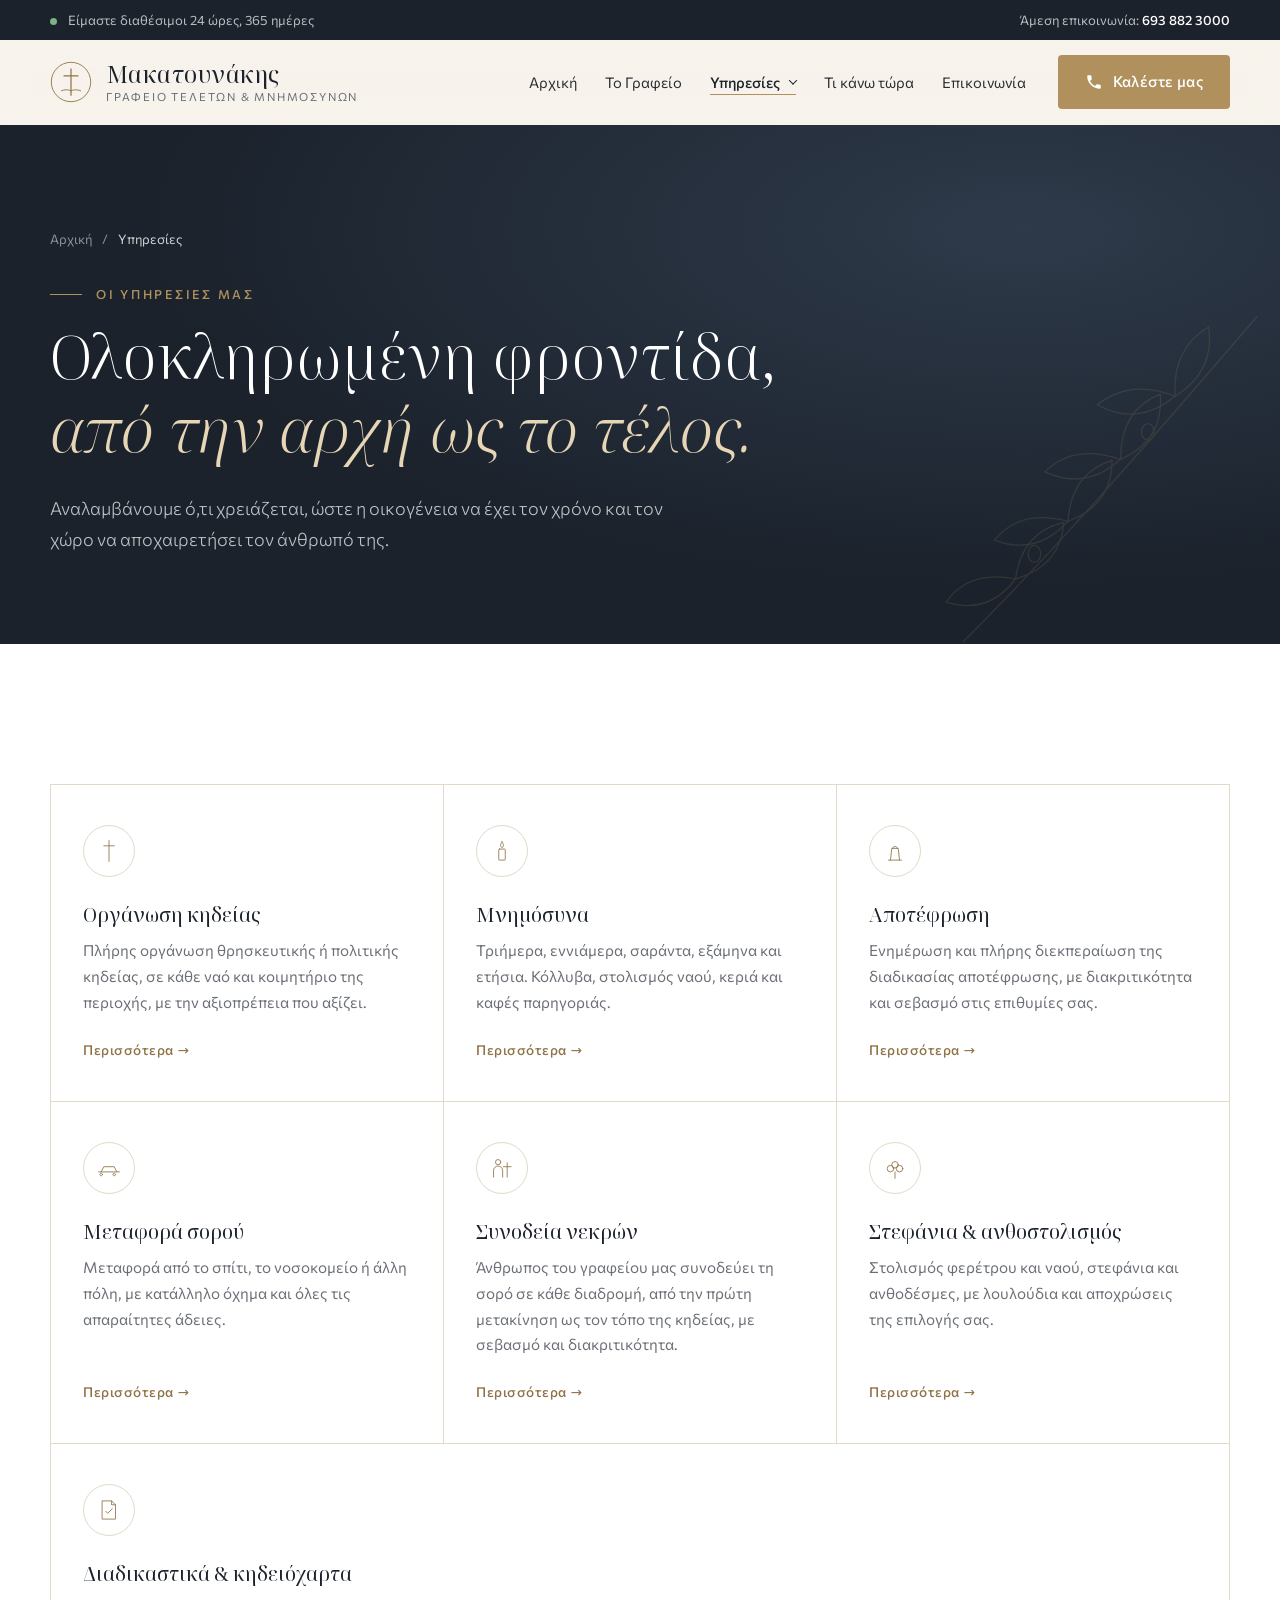
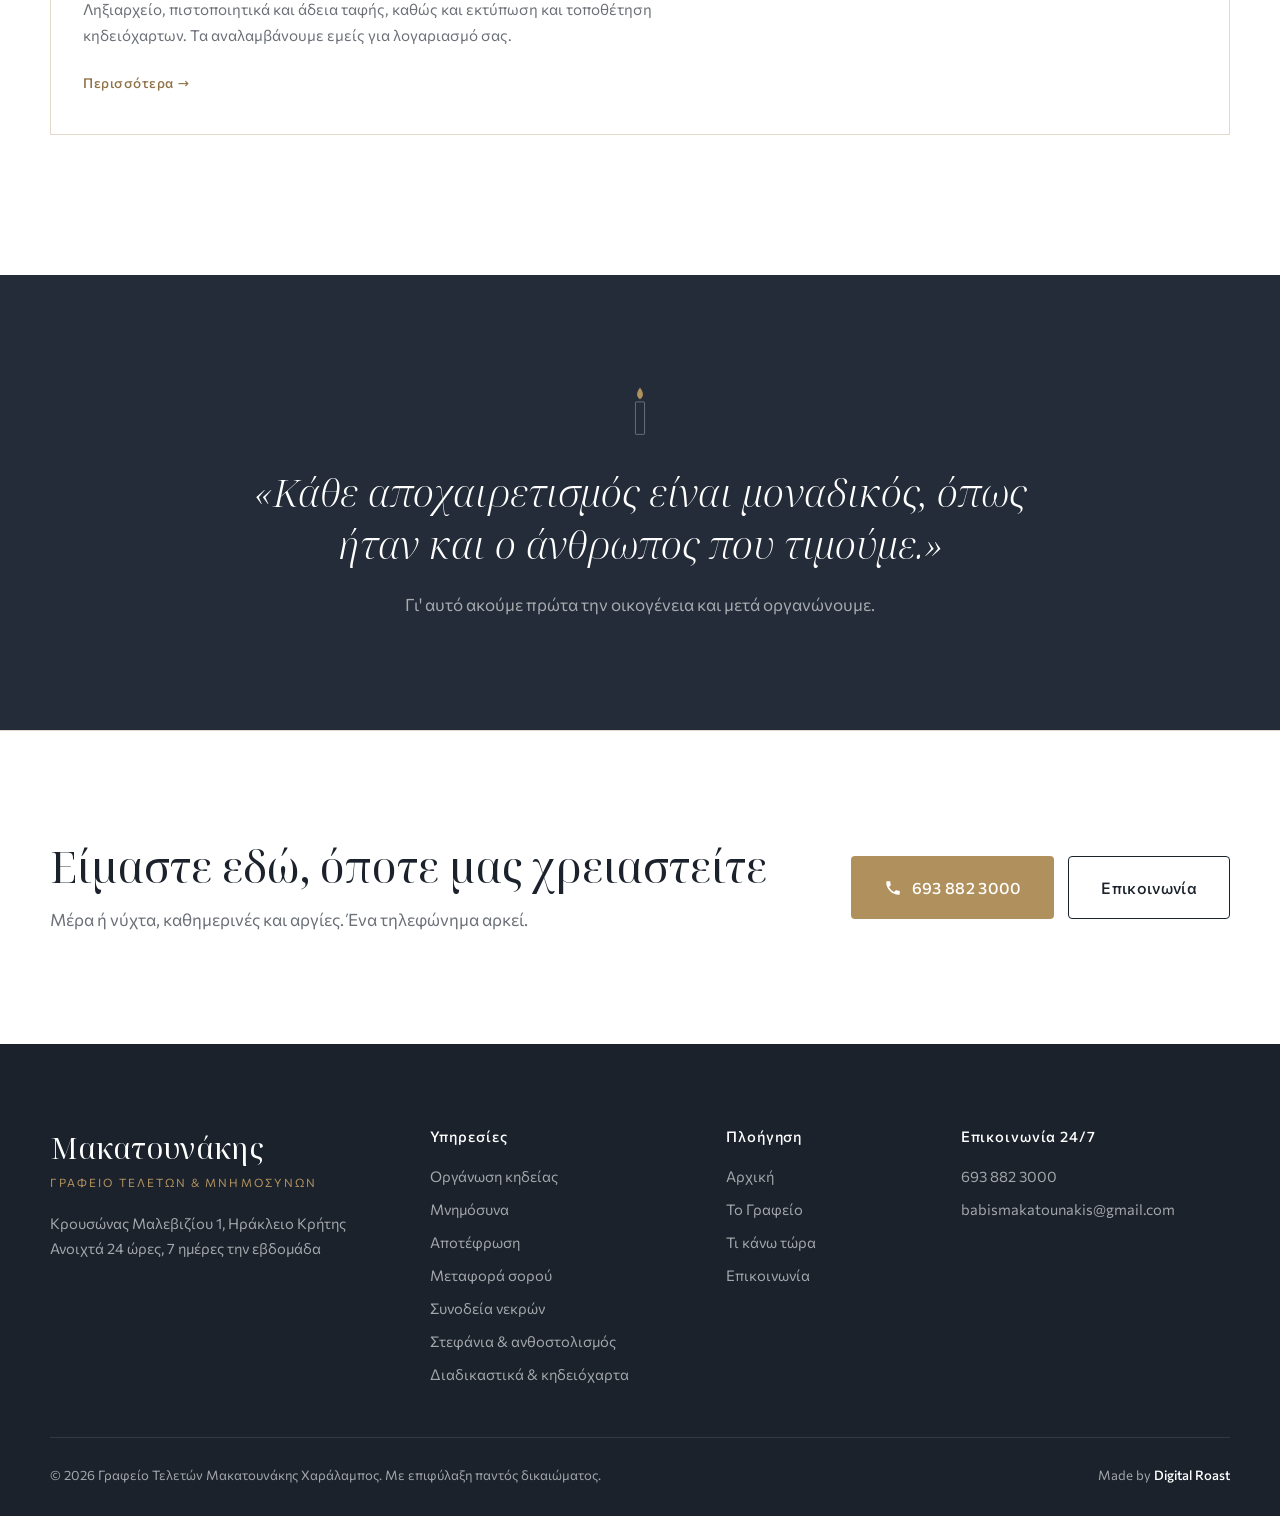
==== ypiresies/index.html @ 55f197ac "Προσθήκη υπηρεσίας «Συνοδεία νεκρών» και αλλαγή email επικοινωνίας Co-Authored-By: Claude Opus 5.5 <" ====
<!DOCTYPE html>
<html lang="el">
<head>
  <meta charset="UTF-8">
  <meta name="viewport" content="width=device-width, initial-scale=1">
  <title>Υπηρεσίες | Γραφείο Τελετών Μακατουνάκης, Κρουσώνας Ηρακλείου</title>
  <meta name="description" content="Οργάνωση κηδείας, μνημόσυνα, αποτέφρωση, μεταφορά σορού, συνοδεία νεκρών, στεφάνια και διαδικαστικά. Γραφείο Τελετών Μακατουνάκης, 24ωρη γραμμή 693 882 3000.">
  <meta name="theme-color" content="#1b222c">
  <meta property="og:type" content="website">
  <meta property="og:locale" content="el_GR">
  <meta property="og:title" content="Υπηρεσίες | Γραφείο Τελετών Μακατουνάκης, Κρουσώνας Ηρακλείου">
  <meta property="og:description" content="Οργάνωση κηδείας, μνημόσυνα, αποτέφρωση, μεταφορά σορού, συνοδεία νεκρών, στεφάνια και διαδικαστικά. Γραφείο Τελετών Μακατουνάκης, 24ωρη γραμμή 693 882 3000.">
  <link rel="icon" href="../favicon.svg" type="image/svg+xml">
  <link rel="preconnect" href="https://fonts.googleapis.com">
  <link rel="preconnect" href="https://fonts.gstatic.com" crossorigin>
  <link href="https://fonts.googleapis.com/css2?family=Commissioner:wght@300;400;500;600&family=Noto+Serif+Display:ital,wght@0,300;0,400;0,500;1,300;1,400&display=swap" rel="stylesheet">
  <link rel="stylesheet" href="../css/style.css">
</head>
<body>

<!-- ===== Top bar ===== -->
<div class="topbar">
  <div class="container topbar-inner">
    <span><span class="dot"></span> Είμαστε διαθέσιμοι 24 ώρες, 365 ημέρες</span>
    <a href="tel:+306938823000">Άμεση επικοινωνία: <strong>693 882 3000</strong></a>
  </div>
</div>

<!-- ===== Header ===== -->
<header class="header" id="header">
  <div class="container header-inner">
    <a href="../index.html" class="brand" aria-label="Αρχική">
      <svg class="brand-mark" viewBox="0 0 48 48" aria-hidden="true">
        <circle cx="24" cy="24" r="22.5" fill="none" stroke="currentColor" stroke-width="1"/>
        <path d="M24 9v30M16 17h16" stroke="currentColor" stroke-width="1.4" stroke-linecap="round"/>
        <path d="M13 34c4-1.5 7-1.5 11 0 4-1.5 7-1.5 11 0" fill="none" stroke="currentColor" stroke-width="1" stroke-linecap="round"/>
      </svg>
      <span class="brand-text">
        <span class="brand-name">Μακατουνάκης</span>
        <span class="brand-sub">Γραφείο Τελετών &amp; Μνημοσύνων</span>
      </span>
    </a>
    <nav class="nav" id="nav" aria-label="Κύριο μενού">
      <a href="../index.html">Αρχική</a>
      <a href="../o-grafeio.html">Το Γραφείο</a>
      <div class="has-dropdown">
        <a href="../ypiresies/index.html" aria-current="page">Υπηρεσίες</a>
        <div class="dropdown">
          <a href="../ypiresies/organosi-kideias.html">Οργάνωση κηδείας</a>
          <a href="../ypiresies/mnimosyna.html">Μνημόσυνα</a>
          <a href="../ypiresies/apotefrosi.html">Αποτέφρωση</a>
          <a href="../ypiresies/metafora-sorou.html">Μεταφορά σορού</a>
          <a href="../ypiresies/synodeia-nekron.html">Συνοδεία νεκρών</a>
          <a href="../ypiresies/stefania.html">Στεφάνια &amp; ανθοστολισμός</a>
          <a href="../ypiresies/diadikastika.html">Διαδικαστικά &amp; κηδειόχαρτα</a>
        </div>
      </div>
      <a href="../ti-kano-tora.html">Τι κάνω τώρα</a>
      <a href="../epikoinonia.html">Επικοινωνία</a>
    </nav>
    <a class="btn btn-gold header-cta" href="tel:+306938823000">
      <svg viewBox="0 0 24 24" aria-hidden="true"><path d="M6.6 10.8a15.1 15.1 0 0 0 6.6 6.6l2.2-2.2a1 1 0 0 1 1-.25 11.4 11.4 0 0 0 3.6.57 1 1 0 0 1 1 1V20a1 1 0 0 1-1 1A17 17 0 0 1 3 4a1 1 0 0 1 1-1h3.5a1 1 0 0 1 1 1c0 1.25.2 2.45.57 3.6a1 1 0 0 1-.25 1z"/></svg>
      Καλέστε μας
    </a>
    <button class="menu-toggle" id="menuToggle" aria-label="Μενού" aria-expanded="false" aria-controls="nav">
      <span></span><span></span>
    </button>
  </div>
</header>

<main>
  <section class="page-hero">
    <div class="hero-bg" aria-hidden="true">
      <svg class="hero-olive" viewBox="0 0 400 400">
        <g fill="none" stroke="currentColor" stroke-width="1.2" stroke-linecap="round">
          <path d="M60 360C140 280 220 190 340 50"/>
          <path d="M110 300c-30-6-52 2-66 22 26 8 48 2 66-22z"/>
          <path d="M110 300c4-30 20-48 46-54-2 28-18 46-46 54z"/>
          <path d="M160 245c-30-8-54-2-70 18 26 10 50 4 70-18z"/>
          <path d="M160 245c2-30 16-50 42-58 0 28-14 48-42 58z"/>
          <path d="M210 186c-30-10-54-6-72 12 26 12 50 8 72-12z"/>
          <path d="M210 186c0-30 12-52 38-62 2 28-10 50-38 62z"/>
          <path d="M262 126c-30-12-54-8-74 8 24 14 50 12 74-8z"/>
          <path d="M262 126c-2-30 8-52 32-66 4 28-6 50-32 66z"/>
          <ellipse cx="128" cy="276" rx="6" ry="8"/>
          <ellipse cx="236" cy="160" rx="6" ry="8"/>
        </g>
      </svg>
    </div>
    <div class="container hero-inner">
      <nav class="breadcrumb" aria-label="Διαδρομή"><a href="../index.html">Αρχική</a><span aria-hidden="true">/</span><span aria-current="page">Υπηρεσίες</span></nav>
      <p class="eyebrow">Οι υπηρεσίες μας</p>
      <h1>Ολοκληρωμένη φροντίδα,<br><em>από την αρχή ως το τέλος.</em></h1>
      <p class="lead">Αναλαμβάνουμε ό,τι χρειάζεται, ώστε η οικογένεια να έχει τον χρόνο και τον χώρο να αποχαιρετήσει τον άνθρωπό της.</p>
    </div>
  </section>

  <section class="section services">
    <div class="container">
      <div class="services-grid">
        <a class="service reveal" href="../ypiresies/organosi-kideias.html">
          <div class="service-icon"><svg viewBox="0 0 40 40"><path d="M20 4v32M12 12h16"/></svg></div>
          <h3>Οργάνωση κηδείας</h3>
          <p>Πλήρης οργάνωση θρησκευτικής ή πολιτικής κηδείας, σε κάθε ναό και κοιμητήριο της περιοχής, με την αξιοπρέπεια που αξίζει.</p>
          <span class="service-more">Περισσότερα <span aria-hidden="true">→</span></span>
        </a>
        <a class="service reveal" href="../ypiresies/mnimosyna.html">
          <div class="service-icon"><svg viewBox="0 0 40 40"><path d="M20 6c3 4 3 7 0 9-3-2-3-5 0-9z"/><rect x="15" y="17" width="10" height="17" rx="1"/></svg></div>
          <h3>Μνημόσυνα</h3>
          <p>Τριήμερα, εννιάμερα, σαράντα, εξάμηνα και ετήσια. Κόλλυβα, στολισμός ναού, κεριά και καφές παρηγοριάς.</p>
          <span class="service-more">Περισσότερα <span aria-hidden="true">→</span></span>
        </a>
        <a class="service reveal" href="../ypiresies/apotefrosi.html">
          <div class="service-icon"><svg viewBox="0 0 40 40"><path d="M10 34h20M13 34l2-18h10l2 18M16 16c0-4 8-4 8 0"/></svg></div>
          <h3>Αποτέφρωση</h3>
          <p>Ενημέρωση και πλήρης διεκπεραίωση της διαδικασίας αποτέφρωσης, με διακριτικότητα και σεβασμό στις επιθυμίες σας.</p>
          <span class="service-more">Περισσότερα <span aria-hidden="true">→</span></span>
        </a>
        <a class="service reveal" href="../ypiresies/metafora-sorou.html">
          <div class="service-icon"><svg viewBox="0 0 40 40"><path d="M4 26h32M8 26l4-8h16l4 8M10 30a2 2 0 1 0 0 .1M30 30a2 2 0 1 0 0 .1"/></svg></div>
          <h3>Μεταφορά σορού</h3>
          <p>Μεταφορά από το σπίτι, το νοσοκομείο ή άλλη πόλη, με κατάλληλο όχημα και όλες τις απαραίτητες άδειες.</p>
          <span class="service-more">Περισσότερα <span aria-hidden="true">→</span></span>
        </a>
        <a class="service reveal" href="../ypiresies/synodeia-nekron.html">
          <div class="service-icon"><svg viewBox="0 0 40 40"><circle cx="14" cy="11" r="4"/><path d="M7 34V24a7 7 0 0 1 14 0v10"/><path d="M28 34V12M22 18h12"/></svg></div>
          <h3>Συνοδεία νεκρών</h3>
          <p>Άνθρωπος του γραφείου μας συνοδεύει τη σορό σε κάθε διαδρομή, από την πρώτη μετακίνηση ως τον τόπο της κηδείας, με σεβασμό και διακριτικότητα.</p>
          <span class="service-more">Περισσότερα <span aria-hidden="true">→</span></span>
        </a>
        <a class="service reveal" href="../ypiresies/stefania.html">
          <div class="service-icon"><svg viewBox="0 0 40 40"><circle cx="20" cy="15" r="5"/><circle cx="13" cy="21" r="5"/><circle cx="27" cy="21" r="5"/><path d="M20 26v10"/></svg></div>
          <h3>Στεφάνια &amp; ανθοστολισμός</h3>
          <p>Στολισμός φερέτρου και ναού, στεφάνια και ανθοδέσμες, με λουλούδια και αποχρώσεις της επιλογής σας.</p>
          <span class="service-more">Περισσότερα <span aria-hidden="true">→</span></span>
        </a>
        <a class="service reveal" href="../ypiresies/diadikastika.html">
          <div class="service-icon"><svg viewBox="0 0 40 40"><path d="M10 6h14l6 6v22H10z"/><path d="M24 6v6h6M15 22l3 3 7-7"/></svg></div>
          <h3>Διαδικαστικά &amp; κηδειόχαρτα</h3>
          <p>Ληξιαρχείο, πιστοποιητικά και άδεια ταφής, καθώς και εκτύπωση και τοποθέτηση κηδειόχαρτων. Τα αναλαμβάνουμε εμείς για λογαριασμό σας.</p>
          <span class="service-more">Περισσότερα <span aria-hidden="true">→</span></span>
        </a>
      </div>
    </div>
  </section>

  <!-- ===== Quote band ===== -->
  <section class="band">
    <div class="container band-inner reveal">
      <svg class="band-candle" viewBox="0 0 40 80" aria-hidden="true">
        <path class="flame" d="M20 4c6 8 6 14 0 18-6-4-6-10 0-18z"/>
        <rect x="13" y="26" width="14" height="50" rx="1.5"/>
      </svg>
      <blockquote>«Κάθε αποχαιρετισμός είναι μοναδικός, όπως ήταν και ο άνθρωπος που τιμούμε.»</blockquote>
      <p>Γι' αυτό ακούμε πρώτα την οικογένεια και μετά οργανώνουμε.</p>
    </div>
  </section>

  <!-- ===== CTA ===== -->
  <section class="cta">
    <div class="container cta-inner reveal">
      <div>
        <h2>Είμαστε εδώ, όποτε μας χρειαστείτε</h2>
        <p>Μέρα ή νύχτα, καθημερινές και αργίες. Ένα τηλεφώνημα αρκεί.</p>
      </div>
      <div class="cta-actions">
        <a class="btn btn-gold btn-lg" href="tel:+306938823000"><svg viewBox="0 0 24 24" aria-hidden="true"><path d="M6.6 10.8a15.1 15.1 0 0 0 6.6 6.6l2.2-2.2a1 1 0 0 1 1-.25 11.4 11.4 0 0 0 3.6.57 1 1 0 0 1 1 1V20a1 1 0 0 1-1 1A17 17 0 0 1 3 4a1 1 0 0 1 1-1h3.5a1 1 0 0 1 1 1c0 1.25.2 2.45.57 3.6a1 1 0 0 1-.25 1z"/></svg>693 882 3000</a>
        <a class="btn btn-outline btn-lg" href="../epikoinonia.html">Επικοινωνία</a>
      </div>
    </div>
  </section>

</main>

<!-- ===== Footer ===== -->
<footer class="footer">
  <div class="container">
    <div class="footer-top">
      <div>
        <p class="footer-brand">Μακατουνάκης</p>
        <p class="footer-sub">Γραφείο Τελετών &amp; Μνημοσύνων</p>
        <p class="footer-text">Κρουσώνας Μαλεβιζίου 1, Ηράκλειο Κρήτης<br>Ανοιχτά 24 ώρες, 7 ημέρες την εβδομάδα</p>
      </div>
      <div>
        <p class="footer-title">Υπηρεσίες</p>
        <ul>
          <li><a href="../ypiresies/organosi-kideias.html">Οργάνωση κηδείας</a></li>
          <li><a href="../ypiresies/mnimosyna.html">Μνημόσυνα</a></li>
          <li><a href="../ypiresies/apotefrosi.html">Αποτέφρωση</a></li>
          <li><a href="../ypiresies/metafora-sorou.html">Μεταφορά σορού</a></li>
          <li><a href="../ypiresies/synodeia-nekron.html">Συνοδεία νεκρών</a></li>
          <li><a href="../ypiresies/stefania.html">Στεφάνια &amp; ανθοστολισμός</a></li>
          <li><a href="../ypiresies/diadikastika.html">Διαδικαστικά &amp; κηδειόχαρτα</a></li>
        </ul>
      </div>
      <div>
        <p class="footer-title">Πλοήγηση</p>
        <ul>
          <li><a href="../index.html">Αρχική</a></li>
          <li><a href="../o-grafeio.html">Το Γραφείο</a></li>
          <li><a href="../ti-kano-tora.html">Τι κάνω τώρα</a></li>
          <li><a href="../epikoinonia.html">Επικοινωνία</a></li>
        </ul>
      </div>
      <div>
        <p class="footer-title">Επικοινωνία 24/7</p>
        <ul>
          <li><a href="tel:+306938823000">693 882 3000</a></li>
          <li><a href="mailto:babismakatounakis@gmail.com">babismakatounakis@gmail.com</a></li>
        </ul>
      </div>
    </div>
    <div class="footer-bottom">
      <span>© <span data-year>2026</span> Γραφείο Τελετών Μακατουνάκης Χαράλαμπος. Με επιφύλαξη παντός δικαιώματος.</span>
      <a class="credit" href="https://digitalroast.gr" target="_blank" rel="noopener">Made by <strong>Digital Roast</strong></a>
    </div>
  </div>
</footer>

<!-- ===== Mobile call bar ===== -->
<a class="callbar" href="tel:+306938823000">
  <svg viewBox="0 0 24 24" aria-hidden="true"><path d="M6.6 10.8a15.1 15.1 0 0 0 6.6 6.6l2.2-2.2a1 1 0 0 1 1-.25 11.4 11.4 0 0 0 3.6.57 1 1 0 0 1 1 1V20a1 1 0 0 1-1 1A17 17 0 0 1 3 4a1 1 0 0 1 1-1h3.5a1 1 0 0 1 1 1c0 1.25.2 2.45.57 3.6a1 1 0 0 1-.25 1z"/></svg>
  Καλέστε 24/7 · 693 882 3000
</a>

<script src="../js/main.js"></script>
</body>
</html>
---- css/style.css ----
/* ===== Tokens ===== */
:root {
  --night: #1b222c;
  --night-2: #232c38;
  --ink: #2a2f36;
  --muted: #6b6f76;
  --ivory: #f7f3ec;
  --ivory-2: #efe8dc;
  --line: #e2d9ca;
  --gold: #b0915e;
  --gold-dark: #8f7246;
  --olive: #6f7a5f;
  --serif: "Noto Serif Display", Georgia, serif;
  --sans: "Commissioner", system-ui, -apple-system, sans-serif;
  --radius: 4px;
  --shadow: 0 20px 50px -25px rgba(27, 34, 44, .35);
}

*, *::before, *::after { box-sizing: border-box; }
html { scroll-behavior: smooth; scroll-padding-top: 90px; }
body {
  margin: 0;
  font-family: var(--sans);
  font-weight: 400;
  font-size: 17px;
  line-height: 1.7;
  color: var(--ink);
  background: var(--ivory);
  -webkit-font-smoothing: antialiased;
}
img, svg { display: block; max-width: 100%; }
a { color: inherit; text-decoration: none; }
h1, h2, h3 { font-family: var(--serif); font-weight: 400; line-height: 1.2; margin: 0 0 .6em; color: var(--night); }
h2 { font-size: clamp(1.9rem, 3.4vw, 2.7rem); }
h3 { font-size: 1.3rem; }
p { margin: 0 0 1em; }

.container { width: min(1180px, 100% - 48px); margin-inline: auto; }
.section { padding: clamp(80px, 11vw, 140px) 0; }
.eyebrow {
  font-size: .78rem;
  letter-spacing: .22em;
  text-transform: uppercase;
  color: var(--gold-dark);
  font-weight: 500;
  margin-bottom: 1.2em;
  display: flex; align-items: center; gap: 14px;
}
.eyebrow::before { content: ""; width: 32px; height: 1px; background: currentColor; }
.section-head { max-width: 720px; margin-bottom: 64px; }
.section-lead { color: var(--muted); font-size: 1.08rem; }
.section-head-row { display: flex; justify-content: space-between; align-items: flex-end; gap: 30px; margin-bottom: 64px; }
.section-head-row .section-head { margin-bottom: 0; }
.link-arrow { color: var(--gold-dark); font-weight: 500; white-space: nowrap; border-bottom: 1px solid currentColor; padding-bottom: 2px; }
.link-arrow span { display: inline-block; transition: transform .3s; }
.link-arrow:hover span { transform: translateX(4px); }

/* ===== Buttons ===== */
.btn {
  white-space: nowrap;
  display: inline-flex; align-items: center; justify-content: center; gap: 10px;
  padding: 13px 26px;
  border-radius: var(--radius);
  font-family: var(--sans); font-size: .95rem; font-weight: 500; letter-spacing: .02em;
  border: 1px solid transparent;
  cursor: pointer;
  transition: background .3s, color .3s, border-color .3s, transform .3s;
}
.btn svg { width: 18px; height: 18px; fill: currentColor; }
.btn-lg { padding: 17px 32px; font-size: 1rem; }
.btn-gold { background: var(--gold); color: #fff; }
.btn-gold:hover { background: var(--gold-dark); transform: translateY(-1px); }
.btn-ghost { border-color: rgba(255,255,255,.35); color: #fff; }
.btn-ghost:hover { border-color: #fff; background: rgba(255,255,255,.06); }
.btn-outline { border-color: var(--night); color: var(--night); }
.btn-outline:hover { background: var(--night); color: #fff; }

/* ===== Top bar ===== */
.topbar { background: var(--night); color: rgba(255,255,255,.7); font-size: .82rem; }
.topbar-inner { display: flex; justify-content: space-between; align-items: center; padding: 9px 0; gap: 16px; }
.topbar a strong { color: #fff; font-weight: 500; }
.topbar a:hover strong { color: var(--gold); }
.dot { display: inline-block; width: 7px; height: 7px; border-radius: 50%; background: #7fb08a; margin-right: 8px; box-shadow: 0 0 0 0 rgba(127,176,138,.6); animation: pulse 2.4s infinite; }
@keyframes pulse { 70% { box-shadow: 0 0 0 8px rgba(127,176,138,0); } 100% { box-shadow: 0 0 0 0 rgba(127,176,138,0); } }

/* ===== Header ===== */
.header {
  position: sticky; top: 0; z-index: 50;
  background: rgba(247, 243, 236, .92);
  backdrop-filter: blur(12px); -webkit-backdrop-filter: blur(12px);
  border-bottom: 1px solid transparent;
  transition: border-color .3s, box-shadow .3s;
}
.header.scrolled { border-color: var(--line); box-shadow: 0 8px 30px -20px rgba(0,0,0,.25); }
.header-inner { display: flex; align-items: center; gap: 32px; height: 84px; }
.brand { display: flex; align-items: center; gap: 14px; color: var(--night); margin-right: auto; }
.brand-mark { width: 42px; height: 42px; color: var(--gold-dark); flex-shrink: 0; }
.brand-text { display: flex; flex-direction: column; line-height: 1.15; }
.brand-name { font-family: var(--serif); font-size: 1.45rem; letter-spacing: .02em; }
.brand-sub { font-size: .7rem; letter-spacing: .16em; text-transform: uppercase; color: var(--muted); margin-top: 3px; }
.nav { display: flex; align-items: center; gap: 28px; }
.nav a { white-space: nowrap; font-size: .92rem; color: var(--ink); position: relative; padding: 4px 0; }
.nav a::after { content: ""; position: absolute; left: 0; bottom: 0; width: 0; height: 1px; background: var(--gold); transition: width .3s; }
.nav a:hover::after, .nav a[aria-current="page"]::after { width: 100%; }
.nav a[aria-current="page"] { color: var(--night); font-weight: 500; }
.has-dropdown { position: relative; }
.has-dropdown > a { padding-right: 16px; }
.has-dropdown > a::before { content: ""; position: absolute; right: 0; top: 50%; width: 6px; height: 6px; border-right: 1px solid currentColor; border-bottom: 1px solid currentColor; transform: translateY(-75%) rotate(45deg); }
.dropdown {
  position: absolute; top: 100%; left: -22px; min-width: 270px;
  padding: 18px 0 10px; margin-top: 0;
  background: #fff; border: 1px solid var(--line); box-shadow: var(--shadow);
  opacity: 0; visibility: hidden; transform: translateY(8px);
  transition: opacity .25s, transform .25s, visibility .25s;
}
.has-dropdown:hover .dropdown, .has-dropdown:focus-within .dropdown { opacity: 1; visibility: visible; transform: none; }
.nav .dropdown a { display: block; padding: 10px 22px; font-size: .9rem; }
.nav .dropdown a::after { display: none; }
.nav .dropdown a:hover, .nav .dropdown a[aria-current="page"] { background: var(--ivory); color: var(--gold-dark); }
.menu-toggle { display: none; background: none; border: 0; width: 40px; height: 40px; cursor: pointer; position: relative; }
.menu-toggle span { position: absolute; left: 9px; right: 9px; height: 1.5px; background: var(--night); transition: transform .3s, top .3s; }
.menu-toggle span:first-child { top: 15px; }
.menu-toggle span:last-child { top: 24px; }
.menu-toggle[aria-expanded="true"] span:first-child { top: 20px; transform: rotate(45deg); }
.menu-toggle[aria-expanded="true"] span:last-child { top: 20px; transform: rotate(-45deg); }

/* ===== Hero ===== */
.hero {
  position: relative; overflow: hidden;
  background: radial-gradient(ellipse at 80% 20%, #2e3a4a 0%, var(--night) 60%);
  color: #fff;
  padding: clamp(90px, 13vw, 170px) 0 clamp(70px, 9vw, 110px);
}
.hero-bg { position: absolute; inset: 0; pointer-events: none; }
.hero-olive { position: absolute; right: -40px; bottom: -40px; width: min(560px, 60vw); color: var(--gold); opacity: .22; }
.hero-inner { position: relative; }
.hero .eyebrow { color: var(--gold); }
.hero h1 { color: #fff; font-size: clamp(2.5rem, 6vw, 4.6rem); font-weight: 300; max-width: 900px; margin-bottom: .45em; }
.hero h1 em { font-style: italic; color: #e6d6b6; }
.hero-lead { max-width: 600px; font-size: 1.15rem; color: rgba(255,255,255,.75); font-weight: 300; margin-bottom: 2.4em; }
.hero-actions { display: flex; flex-wrap: wrap; gap: 14px; }
.hero-badges {
  list-style: none; margin: 80px 0 0; padding: 32px 0 0;
  border-top: 1px solid rgba(255,255,255,.14);
  display: grid; grid-template-columns: repeat(3, 1fr); gap: 32px;
}
.hero-badges li { display: flex; flex-direction: column; gap: 4px; }
.hero-badges strong { font-family: var(--serif); font-weight: 300; font-size: 2rem; color: var(--gold); line-height: 1; }
.hero-badges span { font-size: .9rem; color: rgba(255,255,255,.65); }

/* ===== Page hero (inner pages) ===== */
.page-hero {
  position: relative; overflow: hidden;
  background: radial-gradient(ellipse at 80% 20%, #2e3a4a 0%, var(--night) 60%);
  color: #fff;
  padding: clamp(60px, 8vw, 110px) 0 clamp(60px, 7vw, 100px);
}
.page-hero .hero-olive { width: min(420px, 50vw); opacity: .16; }
.page-hero .eyebrow { color: var(--gold); }
.page-hero h1 { color: #fff; font-size: clamp(2.2rem, 5vw, 3.8rem); font-weight: 300; max-width: 860px; margin-bottom: .45em; }
.page-hero h1 em { font-style: italic; color: #e6d6b6; }
.page-hero .lead { max-width: 640px; font-size: 1.12rem; font-weight: 300; color: rgba(255,255,255,.72); margin: 0; }
.breadcrumb { display: flex; flex-wrap: wrap; gap: 10px; font-size: .82rem; color: rgba(255,255,255,.5); margin-bottom: 34px; }
.breadcrumb a:hover { color: var(--gold); }
.breadcrumb [aria-current] { color: rgba(255,255,255,.8); }

/* ===== Steps ===== */
.steps-list { list-style: none; margin: 0; padding: 0; display: grid; grid-template-columns: repeat(3, 1fr); gap: 0; border-top: 1px solid var(--line); }
.step { padding: 44px 40px 20px 0; border-right: 1px solid var(--line); }
.step + .step { padding-left: 40px; }
.step:last-child { border-right: 0; }
.step-num { font-family: var(--serif); font-size: 3.2rem; font-weight: 300; color: var(--gold); line-height: 1; display: block; margin-bottom: 22px; }
.step p { color: var(--muted); }
.step a { color: var(--gold-dark); font-weight: 500; border-bottom: 1px solid currentColor; }

/* ===== Services ===== */
.services { background: #fff; }
.services-grid { display: grid; grid-template-columns: repeat(3, 1fr); gap: 1px; background: var(--line); border: 1px solid var(--line); }
.service { background: #fff; padding: 40px 32px; transition: background .35s; }
.service:hover { background: var(--ivory); }
.service-icon { width: 52px; height: 52px; border: 1px solid var(--line); border-radius: 50%; display: grid; place-items: center; margin-bottom: 26px; transition: border-color .35s; }
.service:hover .service-icon { border-color: var(--gold); }
.service-icon svg { width: 26px; height: 26px; fill: none; stroke: var(--gold-dark); stroke-width: 1.3; stroke-linecap: round; stroke-linejoin: round; }
.service h3 { font-size: 1.22rem; }
.service p { color: var(--muted); font-size: .95rem; margin: 0; }
a.service { display: flex; flex-direction: column; color: inherit; }
.service-more { margin-top: auto; padding-top: 22px; font-size: .85rem; font-weight: 500; letter-spacing: .04em; color: var(--gold-dark); }
.service:nth-child(7):last-child { grid-column: 1 / -1; }
.service:nth-child(7):last-child p { max-width: 62ch; }
.service-more span { display: inline-block; transition: transform .3s; }
.service:hover .service-more span { transform: translateX(4px); }

/* ===== Band ===== */
.band { background: var(--night-2); color: #fff; padding: clamp(70px, 9vw, 110px) 0; text-align: center; }
.band-inner { max-width: 820px; }
.band-candle { width: 26px; margin: 0 auto 30px; }
.band-candle rect { fill: none; stroke: rgba(255,255,255,.4); stroke-width: 1.2; }
.band-candle .flame { fill: var(--gold); transform-origin: 20px 22px; animation: flicker 3s ease-in-out infinite; }
@keyframes flicker { 0%,100% { transform: scale(1) rotate(0); opacity: 1; } 30% { transform: scale(.94, 1.04) rotate(-2deg); opacity: .9; } 60% { transform: scale(1.03, .97) rotate(2deg); } }
.band blockquote { font-family: var(--serif); font-style: italic; font-weight: 300; font-size: clamp(1.6rem, 3.2vw, 2.4rem); line-height: 1.35; margin: 0 0 20px; }
.band p { color: rgba(255,255,255,.6); margin: 0; }

/* ===== Memorials ===== */
.memorials-inner { display: grid; grid-template-columns: 1.1fr 1fr; gap: 90px; align-items: center; }
.memorials-text > p { color: var(--muted); }
.checklist { list-style: none; padding: 0; margin: 28px 0 0; display: grid; gap: 12px; }
.checklist li { position: relative; padding-left: 30px; }
.checklist li::before { content: ""; position: absolute; left: 0; top: .72em; width: 16px; height: 1px; background: var(--gold); }
.timeline { position: relative; padding-left: 36px; }
.timeline::before { content: ""; position: absolute; left: 7px; top: 10px; bottom: 10px; width: 1px; background: linear-gradient(var(--gold), var(--line)); }
.tl-item { position: relative; padding: 18px 0; border-bottom: 1px solid var(--line); display: flex; justify-content: space-between; align-items: baseline; gap: 20px; }
.tl-item:last-child { border-bottom: 0; }
.tl-item::before { content: ""; position: absolute; left: -34px; top: 28px; width: 11px; height: 11px; border-radius: 50%; background: var(--ivory); border: 1px solid var(--gold); }
.tl-item span { font-size: .8rem; letter-spacing: .14em; text-transform: uppercase; color: var(--gold-dark); }
.tl-item p { font-family: var(--serif); font-size: 1.45rem; margin: 0; color: var(--night); }

/* ===== About ===== */
.about { background: var(--ivory-2); }
.about-inner { display: grid; grid-template-columns: 380px 1fr; gap: 90px; align-items: center; }
.about-card { background: var(--night); color: #fff; padding: 56px 40px; text-align: center; box-shadow: var(--shadow); position: relative; }
.about-card::before { content: ""; position: absolute; inset: 12px; border: 1px solid rgba(176,145,94,.35); pointer-events: none; }
.about-monogram { font-family: var(--serif); font-size: 5.5rem; font-weight: 300; color: var(--gold); line-height: 1; margin-bottom: 26px; }
.about-name { font-family: var(--serif); font-size: 1.5rem; margin: 0 0 4px; }
.about-role { font-size: .78rem; letter-spacing: .18em; text-transform: uppercase; color: rgba(255,255,255,.55); margin-bottom: 28px; }
.about-phone { display: inline-block; padding-top: 22px; border-top: 1px solid rgba(255,255,255,.15); color: var(--gold); font-size: 1.1rem; letter-spacing: .04em; }
.about-text > p { color: var(--muted); }
.values { display: grid; grid-template-columns: repeat(3, 1fr); gap: 24px; margin-top: 40px; padding-top: 32px; border-top: 1px solid var(--line); }
.values strong { display: block; font-family: var(--serif); font-weight: 400; font-size: 1.2rem; color: var(--night); }
.values span { font-size: .9rem; color: var(--muted); }

.about-text > .btn { margin-top: 36px; }

/* ===== Promise grid ===== */
.promise-grid { display: grid; grid-template-columns: repeat(4, 1fr); gap: 40px; }
.promise { border-top: 1px solid var(--gold); padding-top: 26px; }
.promise h3 { font-size: 1.25rem; }
.promise p { color: var(--muted); font-size: .95rem; margin: 0; }

/* ===== Service detail ===== */
.detail-inner { display: grid; grid-template-columns: 1fr 340px; gap: 90px; align-items: start; }
.prose { max-width: 720px; }
.prose h2 { font-size: clamp(1.6rem, 2.6vw, 2.1rem); margin-top: 1.7em; }
.prose h2:first-child { margin-top: 0; }
.prose > p { color: var(--muted); }
.prose .checklist { margin: 0 0 1.5em; }
.prose .timeline { margin-bottom: 1.5em; }
.process { list-style: none; padding: 0; margin: 0 0 1.5em; counter-reset: step; }
.process li { counter-increment: step; position: relative; padding: 0 0 24px 60px; }
.process li::before { content: counter(step, decimal-leading-zero); position: absolute; left: 0; top: -6px; font-family: var(--serif); font-size: 1.7rem; font-weight: 300; color: var(--gold); }
.process strong { display: block; font-weight: 500; color: var(--night); }
.process span { color: var(--muted); }
.inline-cta { margin-top: 28px; }
.aside { position: sticky; top: 110px; display: grid; gap: 24px; }
.aside-call { position: relative; background: var(--night); color: rgba(255,255,255,.7); padding: 38px 32px; }
.aside-call::before { content: ""; position: absolute; inset: 10px; border: 1px solid rgba(176,145,94,.35); pointer-events: none; }
.aside-label { font-size: .75rem; letter-spacing: .2em; text-transform: uppercase; color: var(--gold); margin-bottom: 6px; }
.aside-phone { display: block; font-family: var(--serif); font-size: 2rem; color: #fff; margin-bottom: 12px; }
.aside-call p:not(.aside-label) { font-size: .92rem; }
.aside-call .btn { position: relative; width: 100%; }
.aside-links { background: #fff; border: 1px solid var(--line); padding: 28px 30px; }
.aside-title { font-family: var(--serif); font-size: 1.2rem; color: var(--night); margin-bottom: 10px; }
.aside-links ul { list-style: none; padding: 0; margin: 0; }
.aside-links li a { display: block; padding: 11px 0; border-bottom: 1px solid var(--line); font-size: .93rem; transition: color .25s; }
.aside-links li:last-child a { border-bottom: 0; }
.aside-links a:hover, .aside-links a[aria-current="page"] { color: var(--gold-dark); }
.aside-links a[aria-current="page"] { font-weight: 500; }

/* ===== Urgent strip ===== */
.urgent { background: var(--ivory-2); border-bottom: 1px solid var(--line); }
.urgent-inner { display: flex; justify-content: space-between; align-items: center; gap: 24px; flex-wrap: wrap; padding: 32px 0; }
.urgent p { margin: 0; font-family: var(--serif); font-size: 1.4rem; color: var(--night); }

/* ===== CTA ===== */
.cta { background: #fff; border-top: 1px solid var(--line); padding: clamp(70px, 9vw, 110px) 0; }
.cta-inner { display: flex; justify-content: space-between; align-items: center; gap: 40px; flex-wrap: wrap; }
.cta h2 { margin-bottom: .3em; }
.cta p { color: var(--muted); margin: 0; }
.cta-actions { display: flex; gap: 14px; flex-wrap: wrap; }

/* ===== FAQ ===== */
.faq-inner { max-width: 880px; }
.faq-list details { border-bottom: 1px solid var(--line); }
.faq-list details:first-child { border-top: 1px solid var(--line); }
.faq-list summary {
  list-style: none; cursor: pointer;
  padding: 26px 50px 26px 0; position: relative;
  font-family: var(--serif); font-size: 1.2rem; color: var(--night);
}
.faq-list summary::-webkit-details-marker { display: none; }
.faq-list summary::after { content: "+"; position: absolute; right: 6px; top: 50%; transform: translateY(-50%); font-family: var(--sans); font-weight: 300; font-size: 1.6rem; color: var(--gold); transition: transform .3s; }
.faq-list details[open] summary::after { transform: translateY(-50%) rotate(45deg); }
.faq-list details p { color: var(--muted); padding-right: 50px; margin: -6px 0 26px; }

/* ===== Contact ===== */
.contact { background: #fff; padding-bottom: 0; }
.contact-inner { display: grid; grid-template-columns: 1fr 1fr; gap: 80px; align-items: end; }
.contact-big { display: block; font-family: var(--serif); font-size: clamp(2.2rem, 4vw, 3.2rem); color: var(--night); margin: 10px 0 40px; transition: color .3s; }
.contact-big span { display: block; font-family: var(--sans); font-size: .78rem; letter-spacing: .2em; text-transform: uppercase; color: var(--gold-dark); margin-bottom: 4px; }
.contact-big:hover { color: var(--gold-dark); }
.contact-list { list-style: none; padding: 0; margin: 0; display: grid; gap: 24px; }
.contact-list li { display: flex; gap: 18px; align-items: flex-start; }
.contact-list svg { width: 22px; height: 22px; fill: var(--gold); flex-shrink: 0; margin-top: 3px; }
.contact-list strong { display: block; font-weight: 500; font-size: .85rem; letter-spacing: .08em; text-transform: uppercase; color: var(--night); }
.contact-list span, .contact-list a { color: var(--muted); word-break: break-word; }
.contact-list a:hover { color: var(--gold-dark); }


.map { margin-top: clamp(80px, 10vw, 120px); height: 420px; filter: grayscale(.85) contrast(.95); }
.map iframe { width: 100%; height: 100%; border: 0; display: block; }

/* ===== Footer ===== */
.footer { background: var(--night); color: rgba(255,255,255,.6); padding: 80px 0 30px; font-size: .92rem; }
.footer-top { display: grid; grid-template-columns: 1.6fr 1.2fr .9fr 1.3fr; gap: 48px; padding-bottom: 50px; border-bottom: 1px solid rgba(255,255,255,.1); }
.footer-brand { font-family: var(--serif); font-size: 1.8rem; color: #fff; margin: 0; }
.footer-sub { font-size: .72rem; letter-spacing: .18em; text-transform: uppercase; color: var(--gold); margin-bottom: 18px; }
.footer-title { color: #fff; font-weight: 500; letter-spacing: .06em; margin-bottom: 14px; }
.footer ul { list-style: none; padding: 0; margin: 0; display: grid; gap: 8px; }
.footer a { transition: color .25s; word-break: break-word; }
.footer a:hover { color: var(--gold); }
.footer-bottom { display: flex; justify-content: space-between; align-items: center; gap: 20px; padding-top: 26px; font-size: .82rem; }
.credit { margin-left: auto; white-space: nowrap; }
.credit strong { color: #fff; font-weight: 500; }

/* ===== Mobile call bar ===== */
.callbar { display: none; }

/* ===== Reveal ===== */
.reveal { opacity: 0; transform: translateY(24px); transition: opacity .9s ease, transform .9s ease; }
.reveal.visible { opacity: 1; transform: none; }
@media (prefers-reduced-motion: reduce) {
  html { scroll-behavior: auto; }
  .reveal { opacity: 1; transform: none; transition: none; }
  .band-candle .flame, .dot { animation: none; }
}

/* ===== Responsive ===== */
@media (max-width: 1100px) {
  .nav { gap: 20px; }
  .header-cta { display: none; }
  .services-grid { grid-template-columns: repeat(2, 1fr); }
  .promise-grid { grid-template-columns: repeat(2, 1fr); }
  .detail-inner { grid-template-columns: 1fr 300px; gap: 60px; }
}
@media (max-width: 960px) {
  .menu-toggle { display: block; }
  .nav {
    position: fixed; top: 84px; left: 0; right: 0;
    flex-direction: column; gap: 0;
    background: var(--ivory); border-bottom: 1px solid var(--line);
    padding: 10px 24px 24px;
    transform: translateY(-12px); opacity: 0; visibility: hidden;
    transition: opacity .3s, transform .3s, visibility .3s;
  }
  .nav.open { transform: none; opacity: 1; visibility: visible; }
  .nav a { padding: 14px 0; border-bottom: 1px solid var(--line); font-size: 1.05rem; }
  .nav a::after { display: none; }
  .nav { max-height: calc(100vh - 84px); overflow-y: auto; align-items: stretch; }
  .nav > a, .has-dropdown > a { display: block; }
  .has-dropdown > a::before { display: none; }
  .dropdown { position: static; opacity: 1; visibility: visible; transform: none; min-width: 0; padding: 0 0 0 18px; background: none; border: 0; box-shadow: none; }
  .nav .dropdown a { padding: 11px 0; font-size: .95rem; color: var(--muted); border-bottom: 1px solid var(--line); }
  .nav .dropdown a:hover, .nav .dropdown a[aria-current="page"] { background: none; }
  .detail-inner { grid-template-columns: 1fr; gap: 56px; }
  .aside { position: static; }
  .section-head-row { flex-direction: column; align-items: flex-start; }
  .memorials-inner, .about-inner, .contact-inner { grid-template-columns: 1fr; gap: 56px; }
  .about-card { max-width: 420px; }
  .steps-list { grid-template-columns: 1fr; }
  .step, .step + .step { padding: 32px 0; border-right: 0; border-bottom: 1px solid var(--line); }
  .footer-top { grid-template-columns: 1fr 1fr; }
  .footer-top > div:first-child { grid-column: 1 / -1; }
}
@media (max-width: 640px) {
  body { font-size: 16px; padding-bottom: 62px; }
  .topbar-inner > span { display: none; }
  .topbar-inner { justify-content: center; }
  .header-inner { height: 72px; }
  .nav { top: 72px; }
  .brand-name { font-size: 1.25rem; }
  .brand-sub { font-size: .6rem; letter-spacing: .12em; }
  .brand-mark { width: 36px; height: 36px; }
  .hero-actions .btn { width: 100%; }
  .hero-badges { grid-template-columns: 1fr; gap: 18px; margin-top: 56px; }
  .hero-badges li { flex-direction: column; gap: 2px; }
  .hero-badges strong { font-size: 1.5rem; }
  .services-grid { grid-template-columns: 1fr; }
  .values { grid-template-columns: 1fr; }
  .promise-grid { grid-template-columns: 1fr; }
  .cta-actions .btn { width: 100%; }
  .urgent-inner .btn { width: 100%; }
  .footer-top { grid-template-columns: 1fr; }
  .footer-bottom { flex-direction: column; align-items: flex-start; }
  .credit { margin-left: auto; }
  .map { height: 320px; }
  .callbar {
    display: flex; align-items: center; justify-content: center; gap: 10px;
    position: fixed; left: 0; right: 0; bottom: 0; z-index: 60;
    height: 62px; background: var(--gold); color: #fff;
    font-weight: 500; letter-spacing: .02em;
    box-shadow: 0 -8px 24px -12px rgba(0,0,0,.35);
  }
  .callbar svg { width: 20px; height: 20px; fill: currentColor; }
}
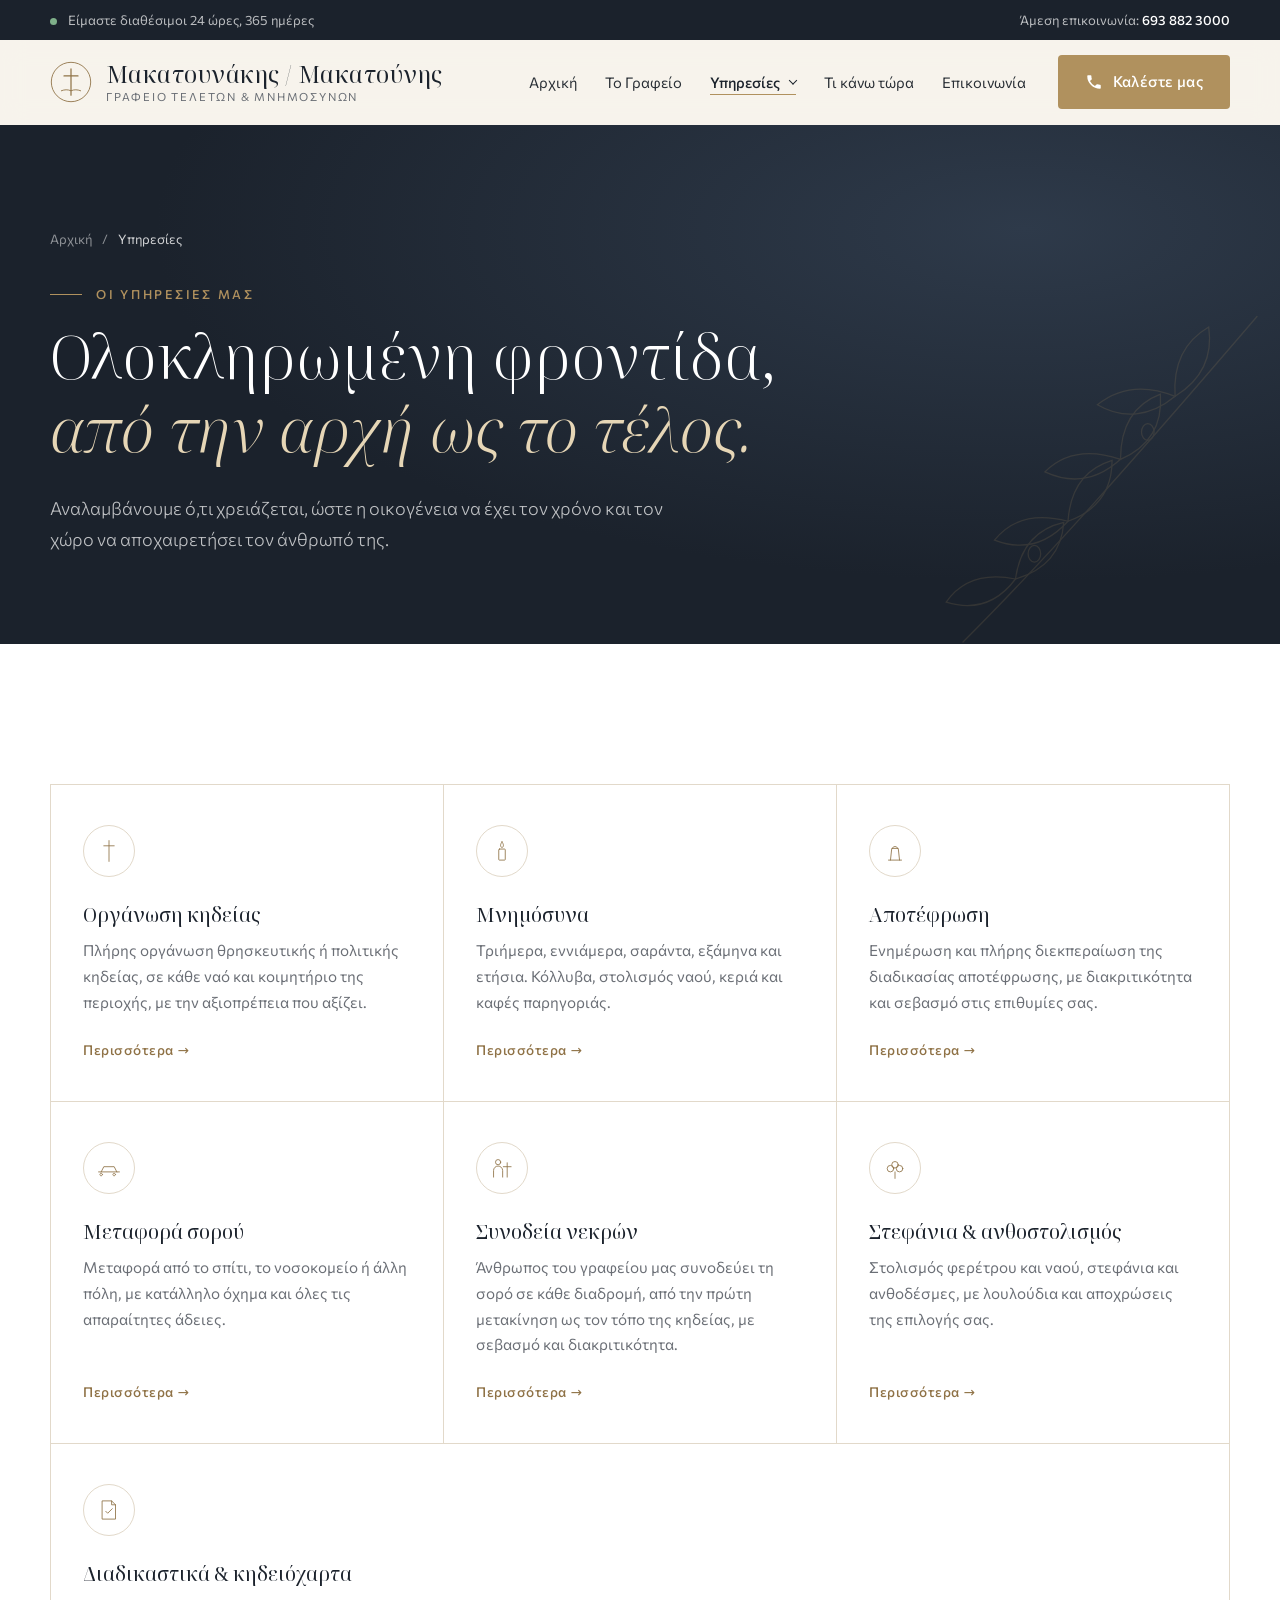
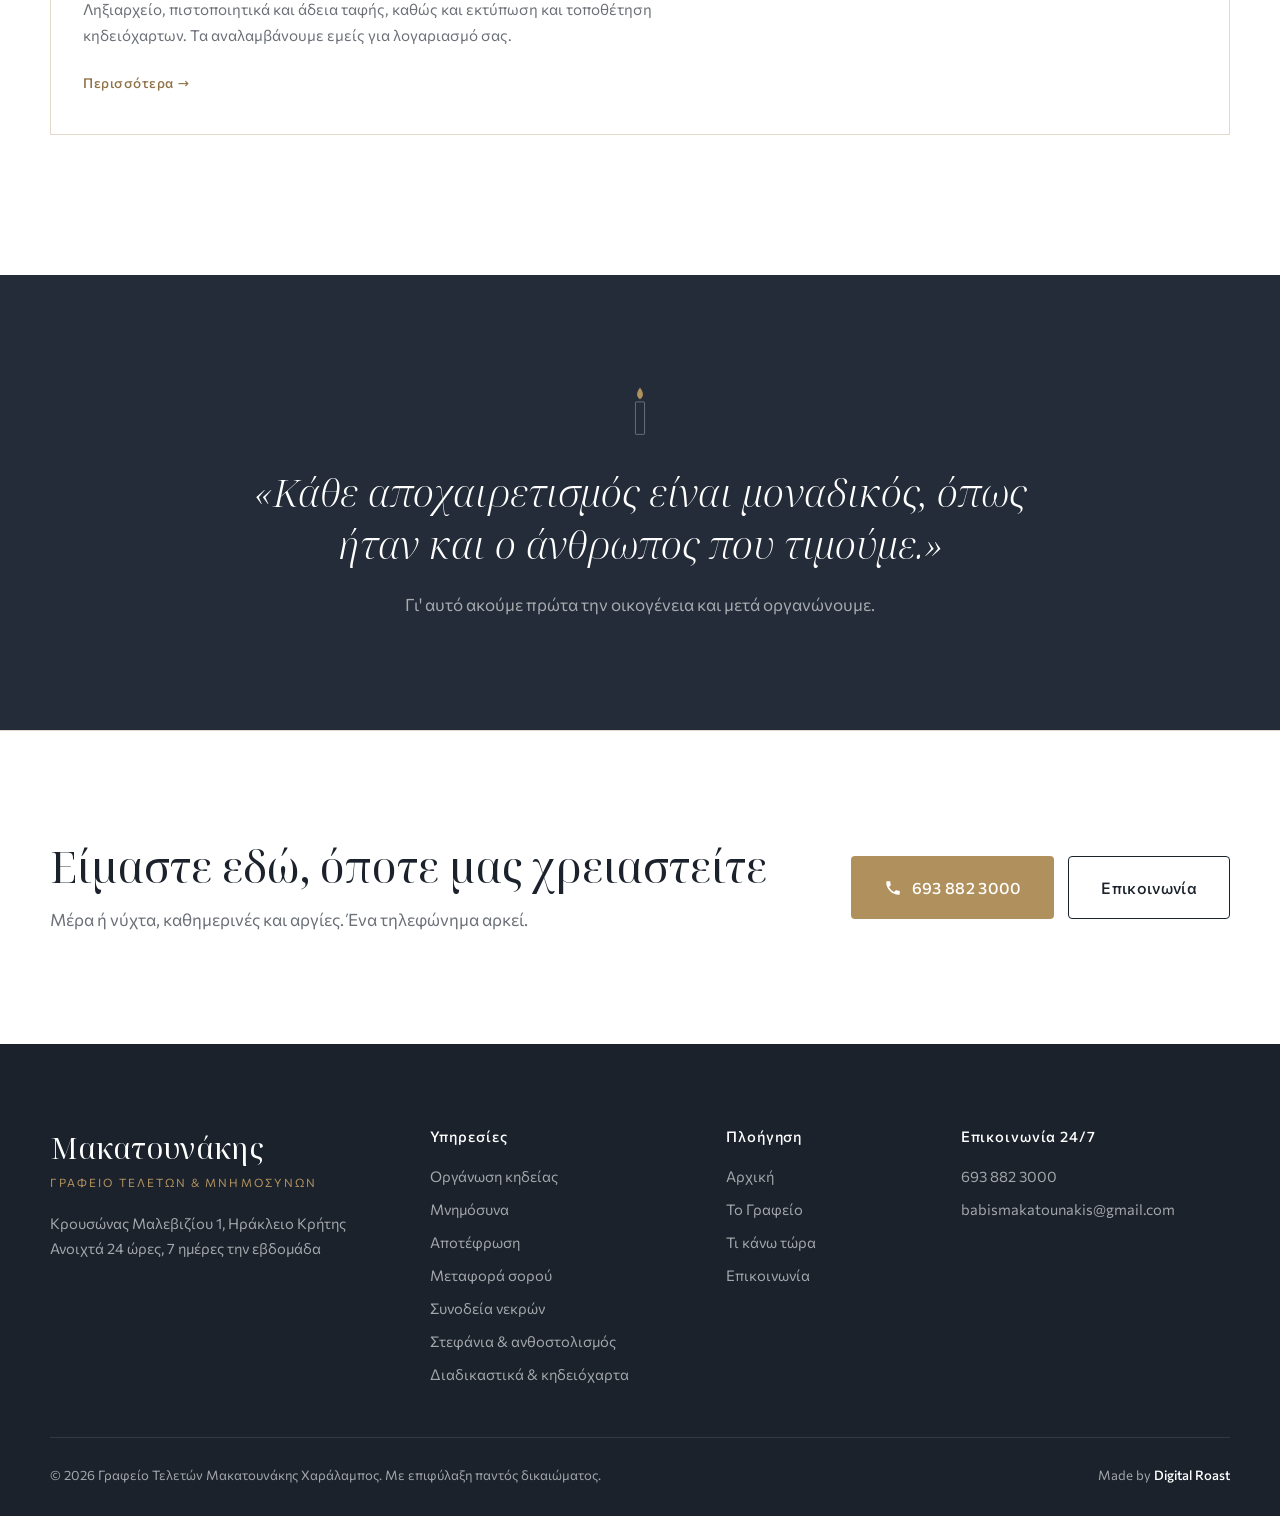
==== commit b0c9f16b: "Προσθήκη «Μακατούνης» στο όνομα του header και προσαρμογή για κινητά Co-Authored-By: Claude Opus 5.5" ====
--- a/ypiresies/index.html
+++ b/ypiresies/index.html
@@ -36,7 +36,7 @@
         <path d="M13 34c4-1.5 7-1.5 11 0 4-1.5 7-1.5 11 0" fill="none" stroke="currentColor" stroke-width="1" stroke-linecap="round"/>
       </svg>
       <span class="brand-text">
-        <span class="brand-name">Μακατουνάκης</span>
+        <span class="brand-name">Μακατουνάκης&nbsp;/ Μακατούνης</span>
         <span class="brand-sub">Γραφείο Τελετών &amp; Μνημοσύνων</span>
       </span>
     </a>
--- a/css/style.css
+++ b/css/style.css
@@ -376,8 +376,11 @@
   .topbar-inner { justify-content: center; }
   .header-inner { height: 72px; }
   .nav { top: 72px; }
-  .brand-name { font-size: 1.25rem; }
-  .brand-sub { font-size: .6rem; letter-spacing: .12em; }
+  .brand-name { font-size: 1.1rem; }
+  .brand-sub { font-size: .54rem; letter-spacing: .06em; white-space: nowrap; }
+  .menu-toggle { flex-shrink: 0; }
+  .header-inner { gap: 10px; }
+  .brand { gap: 10px; min-width: 0; }
   .brand-mark { width: 36px; height: 36px; }
   .hero-actions .btn { width: 100%; }
   .hero-badges { grid-template-columns: 1fr; gap: 18px; margin-top: 56px; }
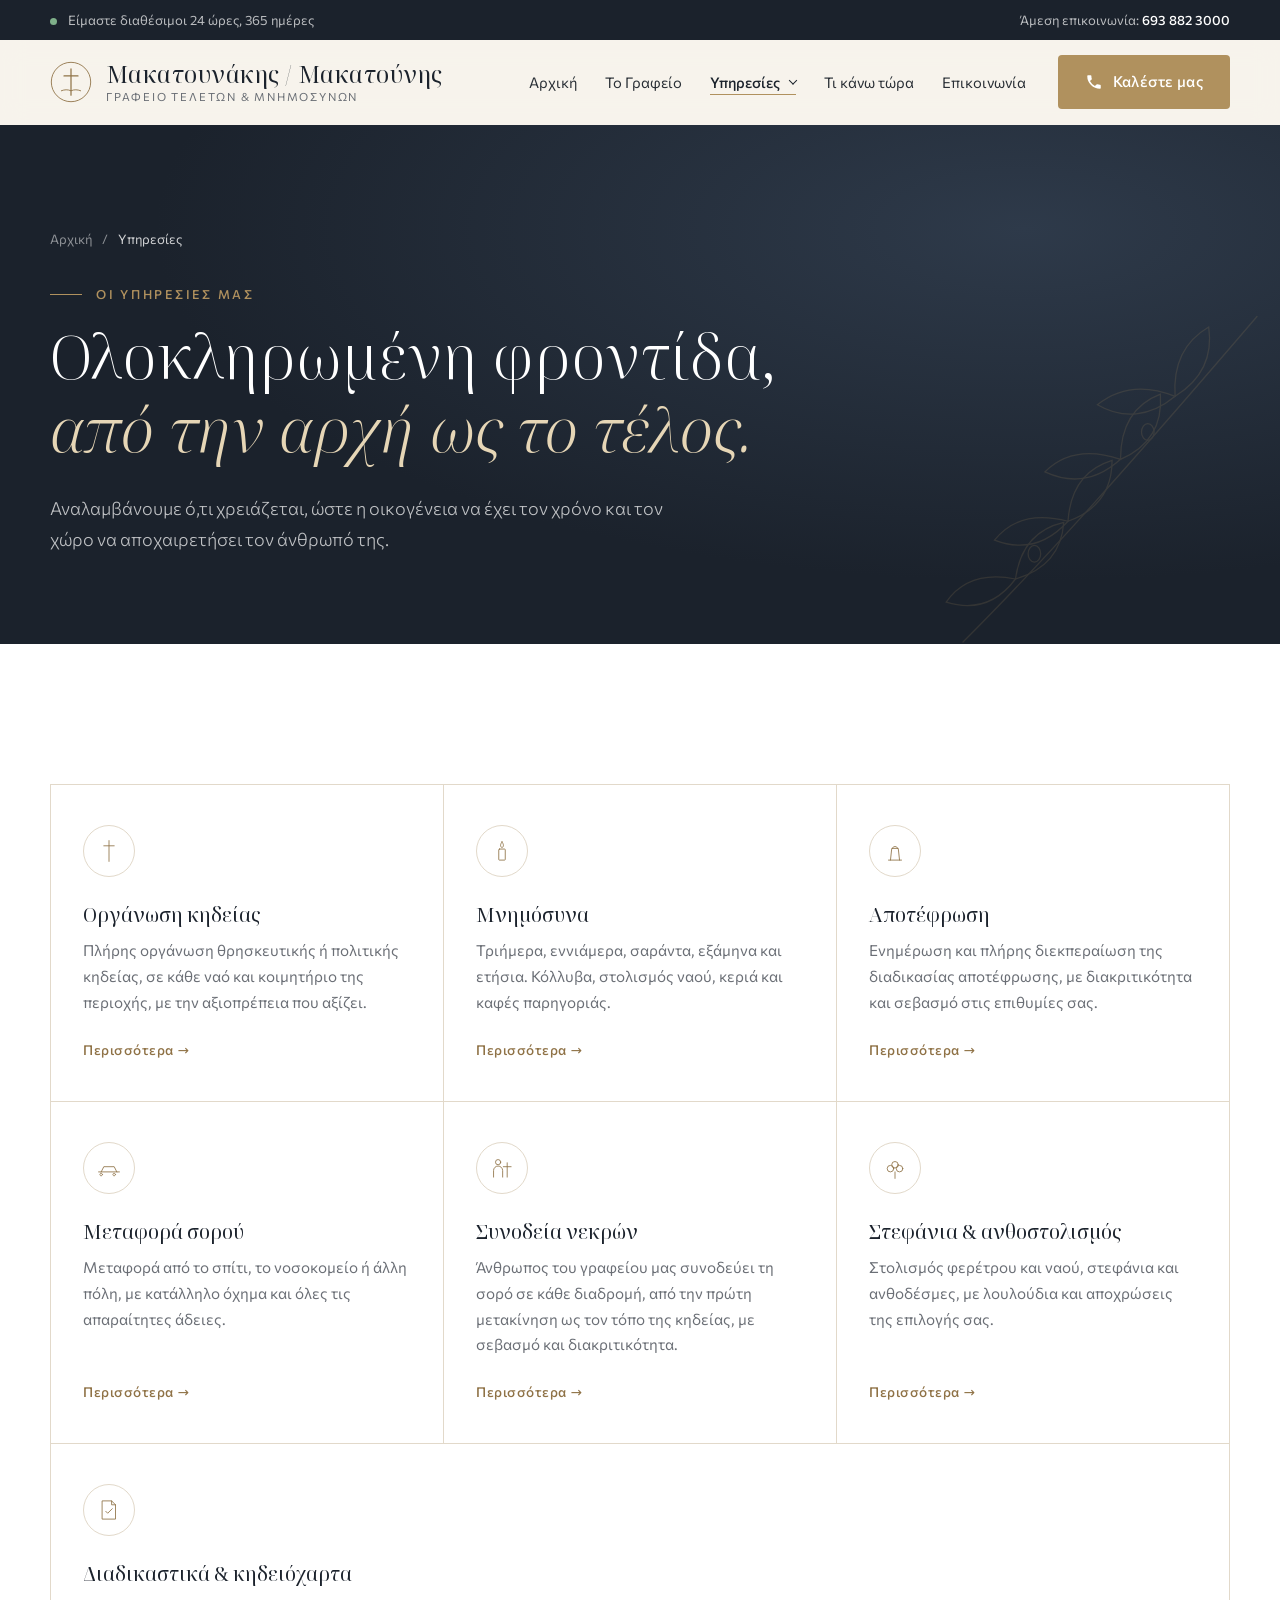
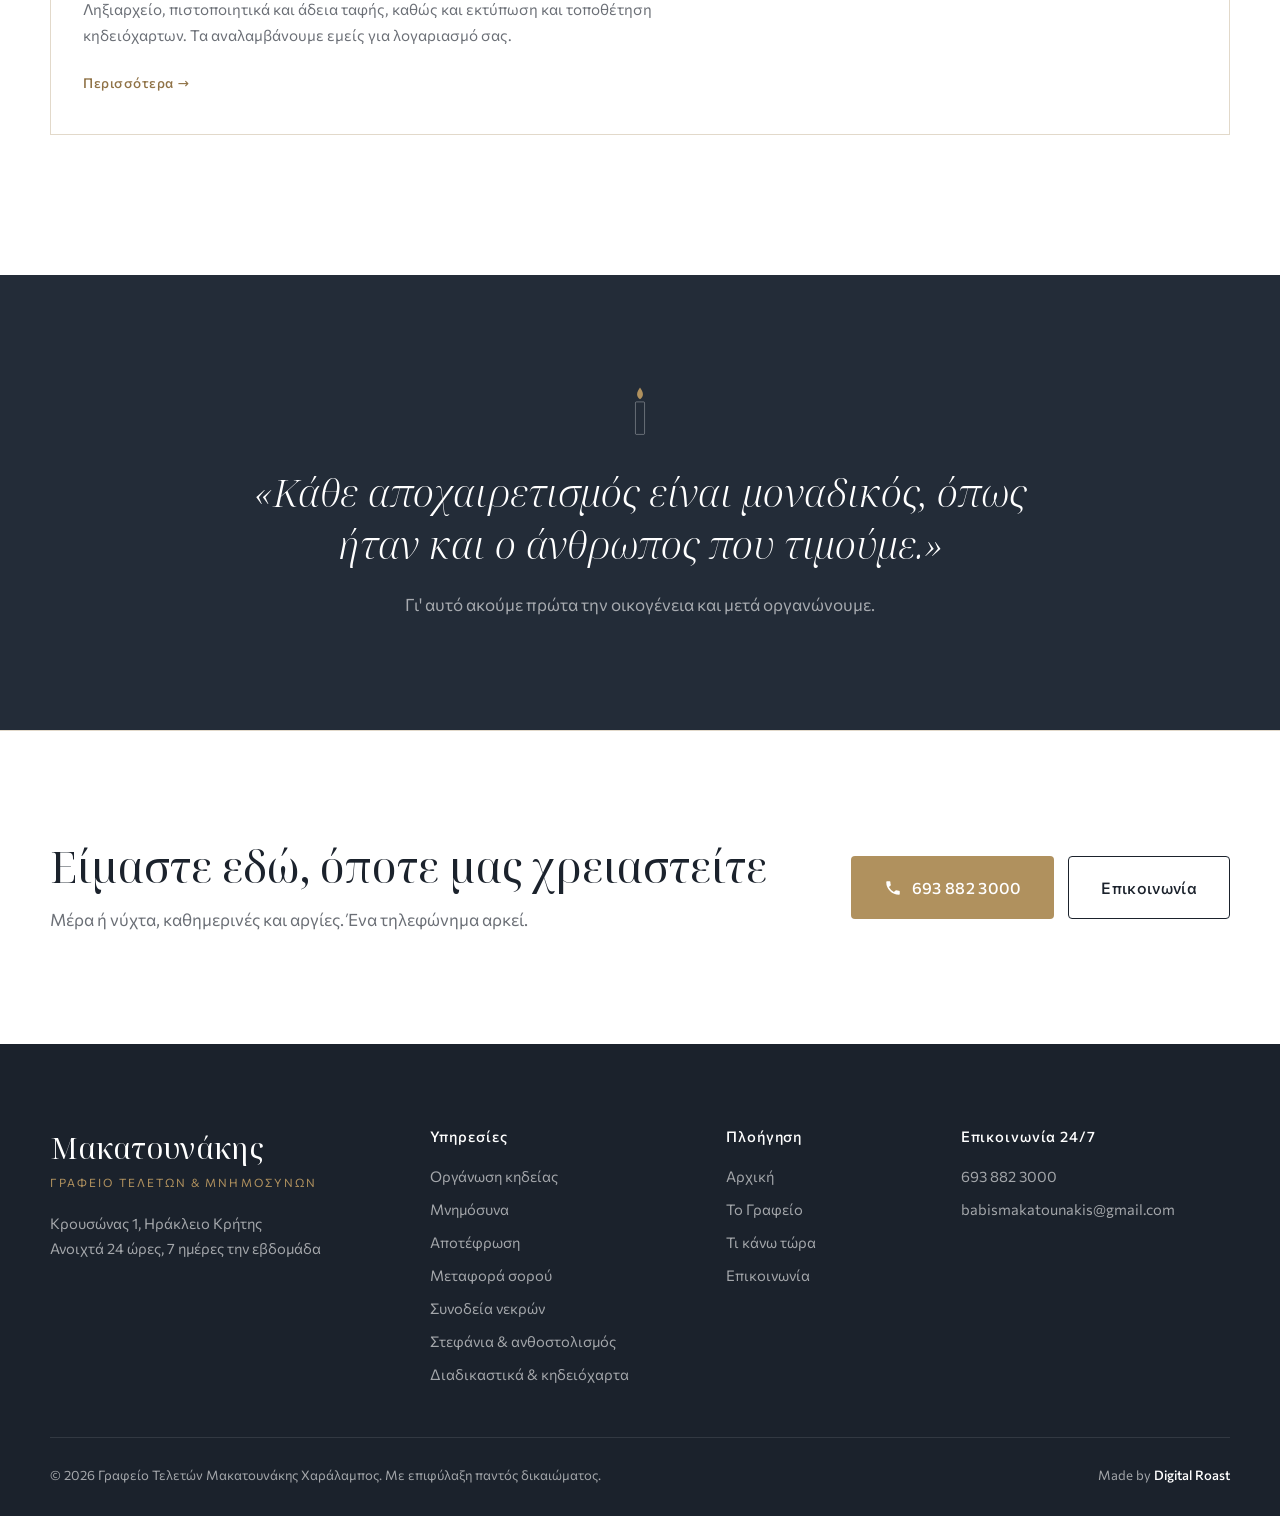
==== commit 6ec9d77e: "Διεύθυνση «Κρουσώνας 1» παντού, ίδια με τα δομημένα δεδομένα Co-Authored-By: Claude Opus 5.5 <norepl" ====
--- a/ypiresies/index.html
+++ b/ypiresies/index.html
@@ -8,8 +8,16 @@
   <meta name="theme-color" content="#1b222c">
   <meta property="og:type" content="website">
   <meta property="og:locale" content="el_GR">
+  <meta property="og:site_name" content="Γραφείο Τελετών Μακατουνάκης">
+  <meta name="twitter:card" content="summary_large_image">
   <meta property="og:title" content="Υπηρεσίες | Γραφείο Τελετών Μακατουνάκης, Κρουσώνας Ηρακλείου">
   <meta property="og:description" content="Οργάνωση κηδείας, μνημόσυνα, αποτέφρωση, μεταφορά σορού, συνοδεία νεκρών, στεφάνια και διαδικαστικά. Γραφείο Τελετών Μακατουνάκης, 24ωρη γραμμή 693 882 3000.">
+  <link rel="canonical" href="https://lyart-two-17.vercel.app/ypiresies/">
+  <meta property="og:url" content="https://lyart-two-17.vercel.app/ypiresies/">
+  <meta property="og:image" content="https://lyart-two-17.vercel.app/og-image.png">
+  <meta property="og:image:width" content="1200">
+  <meta property="og:image:height" content="630">
+  <meta property="og:image:alt" content="Γραφείο Τελετών &amp; Μνημοσύνων Μακατουνάκης / Μακατούνης, Κρουσώνας Μαλεβιζίου">
   <link rel="icon" href="../favicon.svg" type="image/svg+xml">
   <link rel="preconnect" href="https://fonts.googleapis.com">
   <link rel="preconnect" href="https://fonts.gstatic.com" crossorigin>
@@ -179,7 +187,7 @@
       <div>
         <p class="footer-brand">Μακατουνάκης</p>
         <p class="footer-sub">Γραφείο Τελετών &amp; Μνημοσύνων</p>
-        <p class="footer-text">Κρουσώνας Μαλεβιζίου 1, Ηράκλειο Κρήτης<br>Ανοιχτά 24 ώρες, 7 ημέρες την εβδομάδα</p>
+        <p class="footer-text">Κρουσώνας 1, Ηράκλειο Κρήτης<br>Ανοιχτά 24 ώρες, 7 ημέρες την εβδομάδα</p>
       </div>
       <div>
         <p class="footer-title">Υπηρεσίες</p>
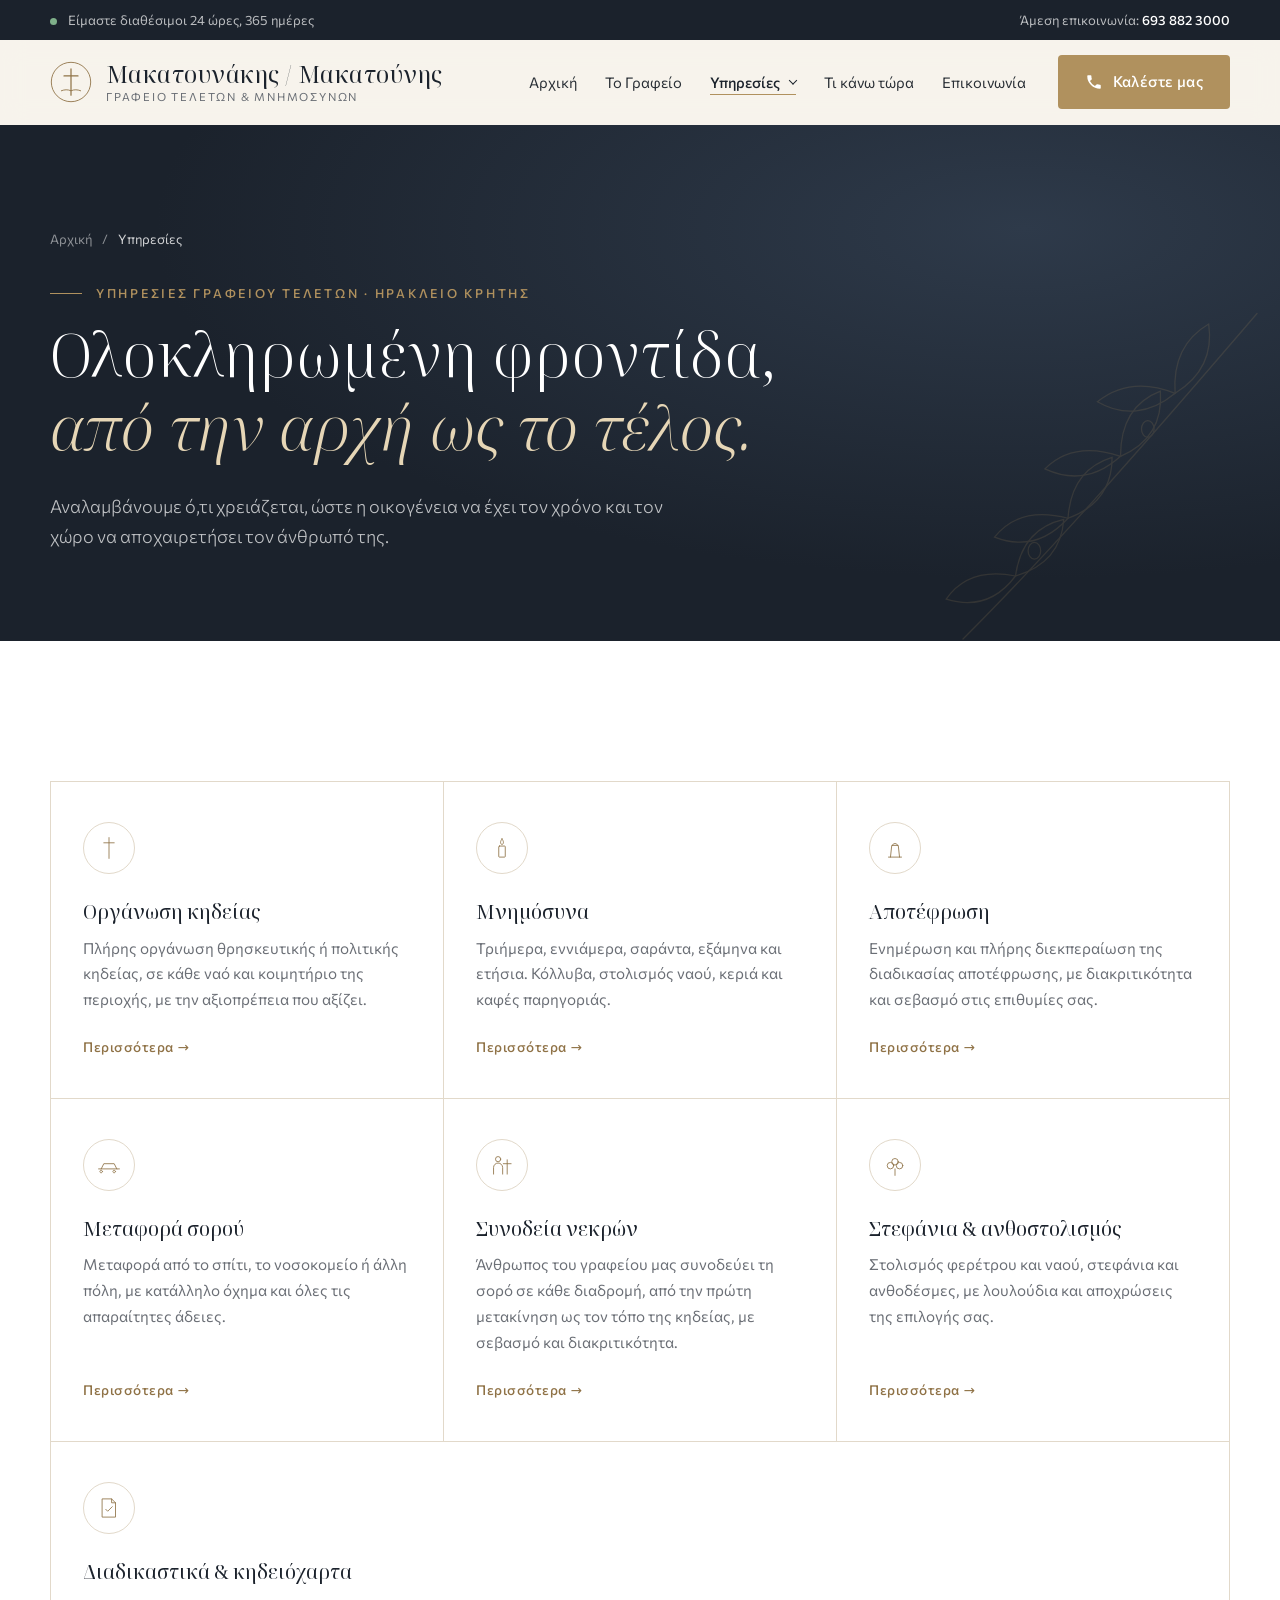
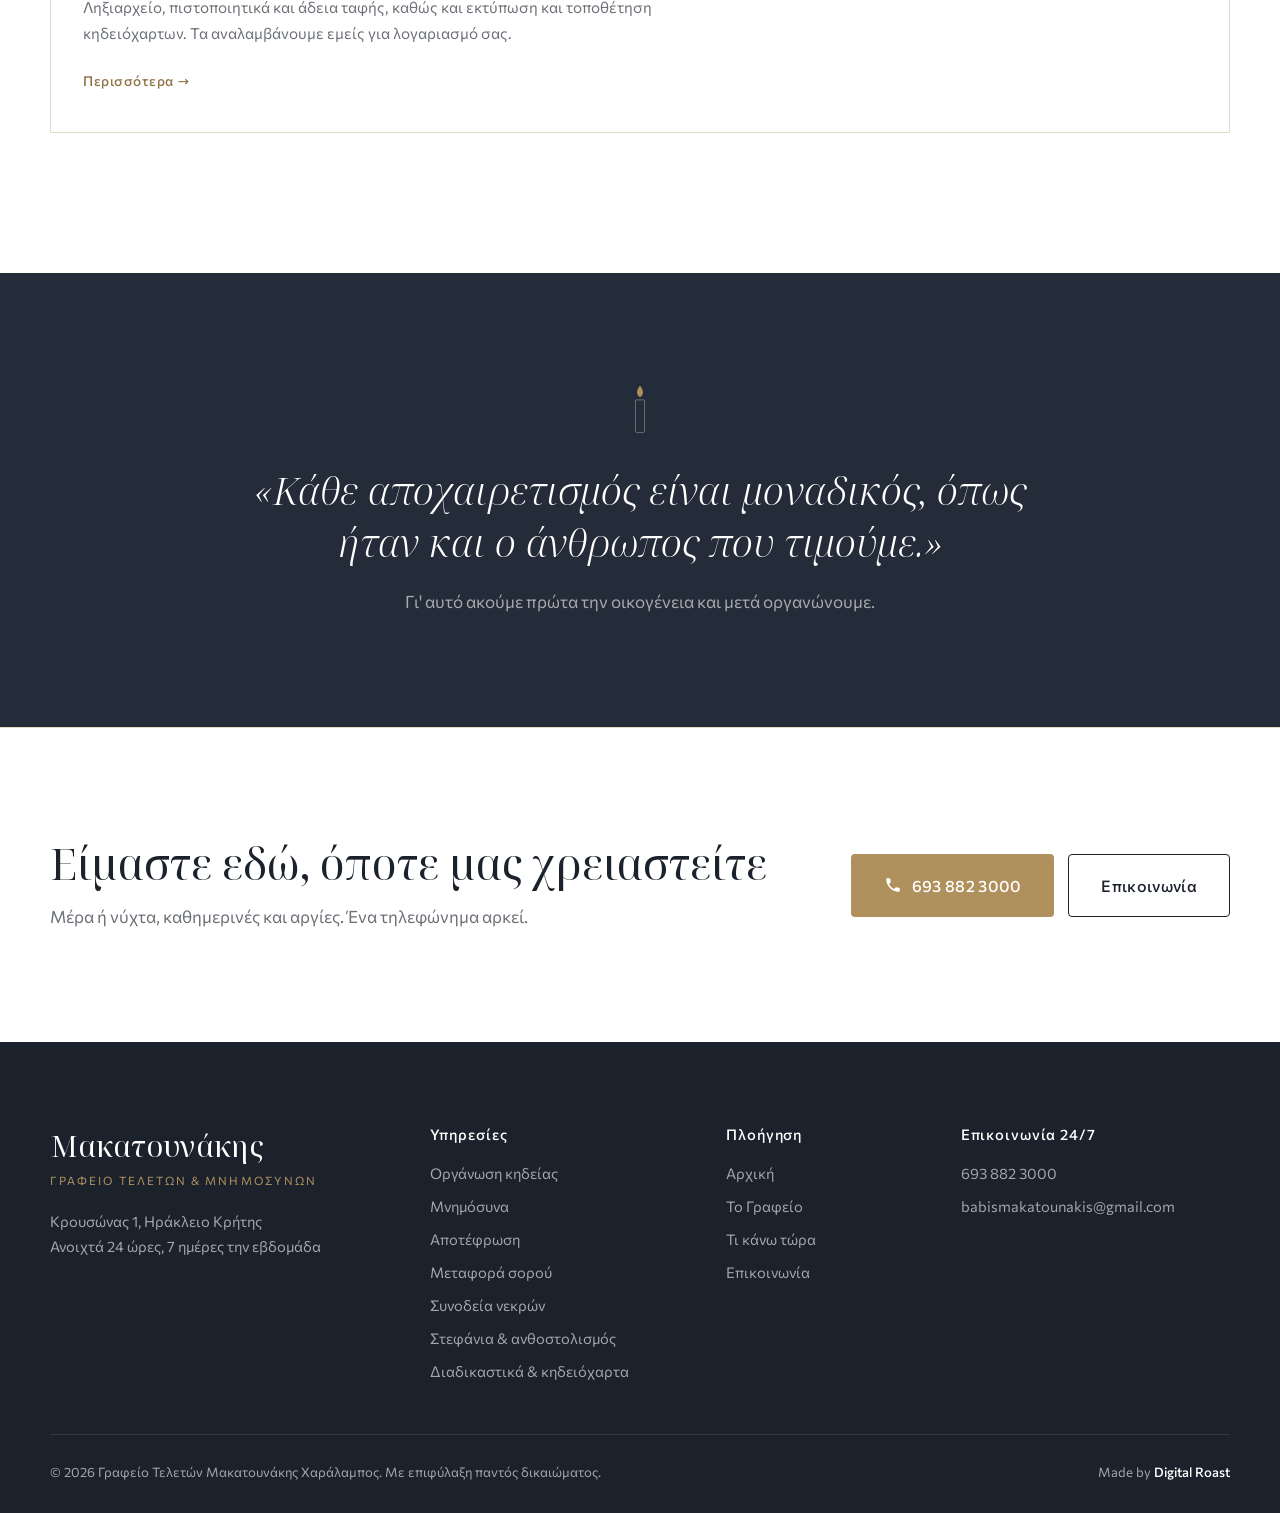
==== commit 25493aa8: "SEO: καθαρά URLs, H1 με λέξεις-κλειδιά, πλήρη δομημένα δεδομένα, FAQ υπηρεσιών, περιοχές εξυπηρέτηση" ====
--- a/ypiresies/index.html
+++ b/ypiresies/index.html
@@ -5,16 +5,20 @@
   <meta name="viewport" content="width=device-width, initial-scale=1">
   <title>Υπηρεσίες | Γραφείο Τελετών Μακατουνάκης, Κρουσώνας Ηρακλείου</title>
   <meta name="description" content="Οργάνωση κηδείας, μνημόσυνα, αποτέφρωση, μεταφορά σορού, συνοδεία νεκρών, στεφάνια και διαδικαστικά. Γραφείο Τελετών Μακατουνάκης, 24ωρη γραμμή 693 882 3000.">
+  <meta name="robots" content="index, follow, max-image-preview:large, max-snippet:-1, max-video-preview:-1">
   <meta name="theme-color" content="#1b222c">
   <meta property="og:type" content="website">
   <meta property="og:locale" content="el_GR">
   <meta property="og:site_name" content="Γραφείο Τελετών Μακατουνάκης">
   <meta name="twitter:card" content="summary_large_image">
+  <meta name="twitter:title" content="Υπηρεσίες | Γραφείο Τελετών Μακατουνάκης, Κρουσώνας Ηρακλείου">
+  <meta name="twitter:description" content="Οργάνωση κηδείας, μνημόσυνα, αποτέφρωση, μεταφορά σορού, συνοδεία νεκρών, στεφάνια και διαδικαστικά. Γραφείο Τελετών Μακατουνάκης, 24ωρη γραμμή 693 882 3000.">
+  <meta name="twitter:image" content="https://teletesmakatounakis.gr/og-image.png">
   <meta property="og:title" content="Υπηρεσίες | Γραφείο Τελετών Μακατουνάκης, Κρουσώνας Ηρακλείου">
   <meta property="og:description" content="Οργάνωση κηδείας, μνημόσυνα, αποτέφρωση, μεταφορά σορού, συνοδεία νεκρών, στεφάνια και διαδικαστικά. Γραφείο Τελετών Μακατουνάκης, 24ωρη γραμμή 693 882 3000.">
-  <link rel="canonical" href="https://lyart-two-17.vercel.app/ypiresies/">
-  <meta property="og:url" content="https://lyart-two-17.vercel.app/ypiresies/">
-  <meta property="og:image" content="https://lyart-two-17.vercel.app/og-image.png">
+  <link rel="canonical" href="https://teletesmakatounakis.gr/ypiresies">
+  <meta property="og:url" content="https://teletesmakatounakis.gr/ypiresies">
+  <meta property="og:image" content="https://teletesmakatounakis.gr/og-image.png">
   <meta property="og:image:width" content="1200">
   <meta property="og:image:height" content="630">
   <meta property="og:image:alt" content="Γραφείο Τελετών &amp; Μνημοσύνων Μακατουνάκης / Μακατούνης, Κρουσώνας Μαλεβιζίου">
@@ -23,6 +27,110 @@
   <link rel="preconnect" href="https://fonts.gstatic.com" crossorigin>
   <link href="https://fonts.googleapis.com/css2?family=Commissioner:wght@300;400;500;600&family=Noto+Serif+Display:ital,wght@0,300;0,400;0,500;1,300;1,400&display=swap" rel="stylesheet">
   <link rel="stylesheet" href="../css/style.css">
+  <script type="application/ld+json">
+  {
+    "@context": "https://schema.org",
+    "@graph": [
+      {
+        "@type": "FuneralHome",
+        "@id": "https://teletesmakatounakis.gr/#funeralhome",
+        "name": "Γραφείο Τελετών & Μνημοσύνων Μακατουνάκης Χαράλαμπος",
+        "url": "https://teletesmakatounakis.gr/",
+        "telephone": "+306938823000",
+        "address": {
+          "@type": "PostalAddress",
+          "streetAddress": "Κρουσώνας 1",
+          "addressLocality": "Κρουσώνας",
+          "addressRegion": "Ηράκλειο, Κρήτη",
+          "addressCountry": "GR"
+        }
+      },
+      {
+        "@type": "CollectionPage",
+        "@id": "https://teletesmakatounakis.gr/ypiresies#webpage",
+        "url": "https://teletesmakatounakis.gr/ypiresies",
+        "name": "Υπηρεσίες | Γραφείο Τελετών Μακατουνάκης, Κρουσώνας Ηρακλείου",
+        "description": "Οργάνωση κηδείας, μνημόσυνα, αποτέφρωση, μεταφορά σορού, συνοδεία νεκρών, στεφάνια και διαδικαστικά. Γραφείο Τελετών Μακατουνάκης, 24ωρη γραμμή 693 882 3000.",
+        "inLanguage": "el",
+        "isPartOf": {
+          "@id": "https://teletesmakatounakis.gr/#website"
+        },
+        "about": {
+          "@id": "https://teletesmakatounakis.gr/#funeralhome"
+        },
+        "dateModified": "2026-11-09",
+        "breadcrumb": {
+          "@id": "https://teletesmakatounakis.gr/ypiresies#breadcrumb"
+        },
+        "mainEntity": {
+          "@type": "ItemList",
+          "itemListElement": [
+            {
+              "@type": "ListItem",
+              "position": 1,
+              "name": "Οργάνωση κηδείας",
+              "url": "https://teletesmakatounakis.gr/ypiresies/organosi-kideias"
+            },
+            {
+              "@type": "ListItem",
+              "position": 2,
+              "name": "Οργάνωση μνημοσύνων",
+              "url": "https://teletesmakatounakis.gr/ypiresies/mnimosyna"
+            },
+            {
+              "@type": "ListItem",
+              "position": 3,
+              "name": "Αποτέφρωση",
+              "url": "https://teletesmakatounakis.gr/ypiresies/apotefrosi"
+            },
+            {
+              "@type": "ListItem",
+              "position": 4,
+              "name": "Μεταφορά σορού",
+              "url": "https://teletesmakatounakis.gr/ypiresies/metafora-sorou"
+            },
+            {
+              "@type": "ListItem",
+              "position": 5,
+              "name": "Συνοδεία νεκρών",
+              "url": "https://teletesmakatounakis.gr/ypiresies/synodeia-nekron"
+            },
+            {
+              "@type": "ListItem",
+              "position": 6,
+              "name": "Στεφάνια και ανθοστολισμός",
+              "url": "https://teletesmakatounakis.gr/ypiresies/stefania"
+            },
+            {
+              "@type": "ListItem",
+              "position": 7,
+              "name": "Διαδικαστικά κηδείας και κηδειόχαρτα",
+              "url": "https://teletesmakatounakis.gr/ypiresies/diadikastika"
+            }
+          ]
+        }
+      },
+      {
+        "@type": "BreadcrumbList",
+        "itemListElement": [
+          {
+            "@type": "ListItem",
+            "position": 1,
+            "name": "Αρχική",
+            "item": "https://teletesmakatounakis.gr/"
+          },
+          {
+            "@type": "ListItem",
+            "position": 2,
+            "name": "Υπηρεσίες γραφείου τελετών · Ηράκλειο Κρήτης",
+            "item": "https://teletesmakatounakis.gr/ypiresies"
+          }
+        ],
+        "@id": "https://teletesmakatounakis.gr/ypiresies#breadcrumb"
+      }
+    ]
+  }
+  </script>
 </head>
 <body>
 
@@ -37,7 +145,7 @@
 <!-- ===== Header ===== -->
 <header class="header" id="header">
   <div class="container header-inner">
-    <a href="../index.html" class="brand" aria-label="Αρχική">
+    <a href="/" class="brand" aria-label="Αρχική">
       <svg class="brand-mark" viewBox="0 0 48 48" aria-hidden="true">
         <circle cx="24" cy="24" r="22.5" fill="none" stroke="currentColor" stroke-width="1"/>
         <path d="M24 9v30M16 17h16" stroke="currentColor" stroke-width="1.4" stroke-linecap="round"/>
@@ -49,22 +157,22 @@
       </span>
     </a>
     <nav class="nav" id="nav" aria-label="Κύριο μενού">
-      <a href="../index.html">Αρχική</a>
-      <a href="../o-grafeio.html">Το Γραφείο</a>
+      <a href="/">Αρχική</a>
+      <a href="/o-grafeio">Το Γραφείο</a>
       <div class="has-dropdown">
-        <a href="../ypiresies/index.html" aria-current="page">Υπηρεσίες</a>
+        <a href="/ypiresies" aria-current="page">Υπηρεσίες</a>
         <div class="dropdown">
-          <a href="../ypiresies/organosi-kideias.html">Οργάνωση κηδείας</a>
-          <a href="../ypiresies/mnimosyna.html">Μνημόσυνα</a>
-          <a href="../ypiresies/apotefrosi.html">Αποτέφρωση</a>
-          <a href="../ypiresies/metafora-sorou.html">Μεταφορά σορού</a>
-          <a href="../ypiresies/synodeia-nekron.html">Συνοδεία νεκρών</a>
-          <a href="../ypiresies/stefania.html">Στεφάνια &amp; ανθοστολισμός</a>
-          <a href="../ypiresies/diadikastika.html">Διαδικαστικά &amp; κηδειόχαρτα</a>
+          <a href="/ypiresies/organosi-kideias">Οργάνωση κηδείας</a>
+          <a href="/ypiresies/mnimosyna">Μνημόσυνα</a>
+          <a href="/ypiresies/apotefrosi">Αποτέφρωση</a>
+          <a href="/ypiresies/metafora-sorou">Μεταφορά σορού</a>
+          <a href="/ypiresies/synodeia-nekron">Συνοδεία νεκρών</a>
+          <a href="/ypiresies/stefania">Στεφάνια &amp; ανθοστολισμός</a>
+          <a href="/ypiresies/diadikastika">Διαδικαστικά &amp; κηδειόχαρτα</a>
         </div>
       </div>
-      <a href="../ti-kano-tora.html">Τι κάνω τώρα</a>
-      <a href="../epikoinonia.html">Επικοινωνία</a>
+      <a href="/ti-kano-tora">Τι κάνω τώρα</a>
+      <a href="/epikoinonia">Επικοινωνία</a>
     </nav>
     <a class="btn btn-gold header-cta" href="tel:+306938823000">
       <svg viewBox="0 0 24 24" aria-hidden="true"><path d="M6.6 10.8a15.1 15.1 0 0 0 6.6 6.6l2.2-2.2a1 1 0 0 1 1-.25 11.4 11.4 0 0 0 3.6.57 1 1 0 0 1 1 1V20a1 1 0 0 1-1 1A17 17 0 0 1 3 4a1 1 0 0 1 1-1h3.5a1 1 0 0 1 1 1c0 1.25.2 2.45.57 3.6a1 1 0 0 1-.25 1z"/></svg>
@@ -96,9 +204,9 @@
       </svg>
     </div>
     <div class="container hero-inner">
-      <nav class="breadcrumb" aria-label="Διαδρομή"><a href="../index.html">Αρχική</a><span aria-hidden="true">/</span><span aria-current="page">Υπηρεσίες</span></nav>
-      <p class="eyebrow">Οι υπηρεσίες μας</p>
-      <h1>Ολοκληρωμένη φροντίδα,<br><em>από την αρχή ως το τέλος.</em></h1>
+      <nav class="breadcrumb" aria-label="Διαδρομή"><a href="/">Αρχική</a><span aria-hidden="true">/</span><span aria-current="page">Υπηρεσίες</span></nav>
+      <h1 class="eyebrow">Υπηρεσίες γραφείου τελετών · Ηράκλειο Κρήτης</h1>
+      <p class="hero-title">Ολοκληρωμένη φροντίδα,<br><em>από την αρχή ως το τέλος.</em></p>
       <p class="lead">Αναλαμβάνουμε ό,τι χρειάζεται, ώστε η οικογένεια να έχει τον χρόνο και τον χώρο να αποχαιρετήσει τον άνθρωπό της.</p>
     </div>
   </section>
@@ -106,43 +214,43 @@
   <section class="section services">
     <div class="container">
       <div class="services-grid">
-        <a class="service reveal" href="../ypiresies/organosi-kideias.html">
+        <a class="service reveal" href="/ypiresies/organosi-kideias">
           <div class="service-icon"><svg viewBox="0 0 40 40"><path d="M20 4v32M12 12h16"/></svg></div>
           <h3>Οργάνωση κηδείας</h3>
           <p>Πλήρης οργάνωση θρησκευτικής ή πολιτικής κηδείας, σε κάθε ναό και κοιμητήριο της περιοχής, με την αξιοπρέπεια που αξίζει.</p>
           <span class="service-more">Περισσότερα <span aria-hidden="true">→</span></span>
         </a>
-        <a class="service reveal" href="../ypiresies/mnimosyna.html">
+        <a class="service reveal" href="/ypiresies/mnimosyna">
           <div class="service-icon"><svg viewBox="0 0 40 40"><path d="M20 6c3 4 3 7 0 9-3-2-3-5 0-9z"/><rect x="15" y="17" width="10" height="17" rx="1"/></svg></div>
           <h3>Μνημόσυνα</h3>
           <p>Τριήμερα, εννιάμερα, σαράντα, εξάμηνα και ετήσια. Κόλλυβα, στολισμός ναού, κεριά και καφές παρηγοριάς.</p>
           <span class="service-more">Περισσότερα <span aria-hidden="true">→</span></span>
         </a>
-        <a class="service reveal" href="../ypiresies/apotefrosi.html">
+        <a class="service reveal" href="/ypiresies/apotefrosi">
           <div class="service-icon"><svg viewBox="0 0 40 40"><path d="M10 34h20M13 34l2-18h10l2 18M16 16c0-4 8-4 8 0"/></svg></div>
           <h3>Αποτέφρωση</h3>
           <p>Ενημέρωση και πλήρης διεκπεραίωση της διαδικασίας αποτέφρωσης, με διακριτικότητα και σεβασμό στις επιθυμίες σας.</p>
           <span class="service-more">Περισσότερα <span aria-hidden="true">→</span></span>
         </a>
-        <a class="service reveal" href="../ypiresies/metafora-sorou.html">
+        <a class="service reveal" href="/ypiresies/metafora-sorou">
           <div class="service-icon"><svg viewBox="0 0 40 40"><path d="M4 26h32M8 26l4-8h16l4 8M10 30a2 2 0 1 0 0 .1M30 30a2 2 0 1 0 0 .1"/></svg></div>
           <h3>Μεταφορά σορού</h3>
           <p>Μεταφορά από το σπίτι, το νοσοκομείο ή άλλη πόλη, με κατάλληλο όχημα και όλες τις απαραίτητες άδειες.</p>
           <span class="service-more">Περισσότερα <span aria-hidden="true">→</span></span>
         </a>
-        <a class="service reveal" href="../ypiresies/synodeia-nekron.html">
+        <a class="service reveal" href="/ypiresies/synodeia-nekron">
           <div class="service-icon"><svg viewBox="0 0 40 40"><circle cx="14" cy="11" r="4"/><path d="M7 34V24a7 7 0 0 1 14 0v10"/><path d="M28 34V12M22 18h12"/></svg></div>
           <h3>Συνοδεία νεκρών</h3>
           <p>Άνθρωπος του γραφείου μας συνοδεύει τη σορό σε κάθε διαδρομή, από την πρώτη μετακίνηση ως τον τόπο της κηδείας, με σεβασμό και διακριτικότητα.</p>
           <span class="service-more">Περισσότερα <span aria-hidden="true">→</span></span>
         </a>
-        <a class="service reveal" href="../ypiresies/stefania.html">
+        <a class="service reveal" href="/ypiresies/stefania">
           <div class="service-icon"><svg viewBox="0 0 40 40"><circle cx="20" cy="15" r="5"/><circle cx="13" cy="21" r="5"/><circle cx="27" cy="21" r="5"/><path d="M20 26v10"/></svg></div>
           <h3>Στεφάνια &amp; ανθοστολισμός</h3>
           <p>Στολισμός φερέτρου και ναού, στεφάνια και ανθοδέσμες, με λουλούδια και αποχρώσεις της επιλογής σας.</p>
           <span class="service-more">Περισσότερα <span aria-hidden="true">→</span></span>
         </a>
-        <a class="service reveal" href="../ypiresies/diadikastika.html">
+        <a class="service reveal" href="/ypiresies/diadikastika">
           <div class="service-icon"><svg viewBox="0 0 40 40"><path d="M10 6h14l6 6v22H10z"/><path d="M24 6v6h6M15 22l3 3 7-7"/></svg></div>
           <h3>Διαδικαστικά &amp; κηδειόχαρτα</h3>
           <p>Ληξιαρχείο, πιστοποιητικά και άδεια ταφής, καθώς και εκτύπωση και τοποθέτηση κηδειόχαρτων. Τα αναλαμβάνουμε εμείς για λογαριασμό σας.</p>
@@ -173,7 +281,7 @@
       </div>
       <div class="cta-actions">
         <a class="btn btn-gold btn-lg" href="tel:+306938823000"><svg viewBox="0 0 24 24" aria-hidden="true"><path d="M6.6 10.8a15.1 15.1 0 0 0 6.6 6.6l2.2-2.2a1 1 0 0 1 1-.25 11.4 11.4 0 0 0 3.6.57 1 1 0 0 1 1 1V20a1 1 0 0 1-1 1A17 17 0 0 1 3 4a1 1 0 0 1 1-1h3.5a1 1 0 0 1 1 1c0 1.25.2 2.45.57 3.6a1 1 0 0 1-.25 1z"/></svg>693 882 3000</a>
-        <a class="btn btn-outline btn-lg" href="../epikoinonia.html">Επικοινωνία</a>
+        <a class="btn btn-outline btn-lg" href="/epikoinonia">Επικοινωνία</a>
       </div>
     </div>
   </section>
@@ -192,22 +300,22 @@
       <div>
         <p class="footer-title">Υπηρεσίες</p>
         <ul>
-          <li><a href="../ypiresies/organosi-kideias.html">Οργάνωση κηδείας</a></li>
-          <li><a href="../ypiresies/mnimosyna.html">Μνημόσυνα</a></li>
-          <li><a href="../ypiresies/apotefrosi.html">Αποτέφρωση</a></li>
-          <li><a href="../ypiresies/metafora-sorou.html">Μεταφορά σορού</a></li>
-          <li><a href="../ypiresies/synodeia-nekron.html">Συνοδεία νεκρών</a></li>
-          <li><a href="../ypiresies/stefania.html">Στεφάνια &amp; ανθοστολισμός</a></li>
-          <li><a href="../ypiresies/diadikastika.html">Διαδικαστικά &amp; κηδειόχαρτα</a></li>
+          <li><a href="/ypiresies/organosi-kideias">Οργάνωση κηδείας</a></li>
+          <li><a href="/ypiresies/mnimosyna">Μνημόσυνα</a></li>
+          <li><a href="/ypiresies/apotefrosi">Αποτέφρωση</a></li>
+          <li><a href="/ypiresies/metafora-sorou">Μεταφορά σορού</a></li>
+          <li><a href="/ypiresies/synodeia-nekron">Συνοδεία νεκρών</a></li>
+          <li><a href="/ypiresies/stefania">Στεφάνια &amp; ανθοστολισμός</a></li>
+          <li><a href="/ypiresies/diadikastika">Διαδικαστικά &amp; κηδειόχαρτα</a></li>
         </ul>
       </div>
       <div>
         <p class="footer-title">Πλοήγηση</p>
         <ul>
-          <li><a href="../index.html">Αρχική</a></li>
-          <li><a href="../o-grafeio.html">Το Γραφείο</a></li>
-          <li><a href="../ti-kano-tora.html">Τι κάνω τώρα</a></li>
-          <li><a href="../epikoinonia.html">Επικοινωνία</a></li>
+          <li><a href="/">Αρχική</a></li>
+          <li><a href="/o-grafeio">Το Γραφείο</a></li>
+          <li><a href="/ti-kano-tora">Τι κάνω τώρα</a></li>
+          <li><a href="/epikoinonia">Επικοινωνία</a></li>
         </ul>
       </div>
       <div>
--- a/css/style.css
+++ b/css/style.css
@@ -404,3 +404,22 @@
   }
   .callbar svg { width: 20px; height: 20px; fill: currentColor; }
 }
+
+/* ===== SEO headings: keyword H1 in the eyebrow slot, slogan as display text ===== */
+.hero h1.eyebrow, .page-hero h1.eyebrow {
+  font-family: var(--sans); font-size: .78rem; font-weight: 500; line-height: 1.5;
+  max-width: none; margin-bottom: 1.2em; color: var(--gold);
+}
+.hero .hero-title { font-family: var(--serif); color: #fff; font-size: clamp(2.5rem, 6vw, 4.6rem); font-weight: 300; line-height: 1.2; max-width: 900px; margin: 0 0 .45em; }
+.page-hero .hero-title { font-family: var(--serif); color: #fff; font-size: clamp(2.2rem, 5vw, 3.8rem); font-weight: 300; line-height: 1.2; max-width: 860px; margin: 0 0 .45em; }
+.hero .hero-title em, .page-hero .hero-title em { font-style: italic; color: #e6d6b6; }
+
+/* ===== Areas served ===== */
+
+.areas .section-head { margin-bottom: 36px; }
+.areas-list { list-style: none; margin: 0; padding: 0; display: flex; flex-wrap: wrap; gap: 10px; }
+.areas-list li { border: 1px solid var(--line); padding: 8px 16px; font-size: .95rem; color: var(--night); }
+.areas-list li:last-child { border-style: dashed; color: var(--muted); }
+
+/* ===== FAQ on service pages ===== */
+.faq-tight { padding-top: 0; }
